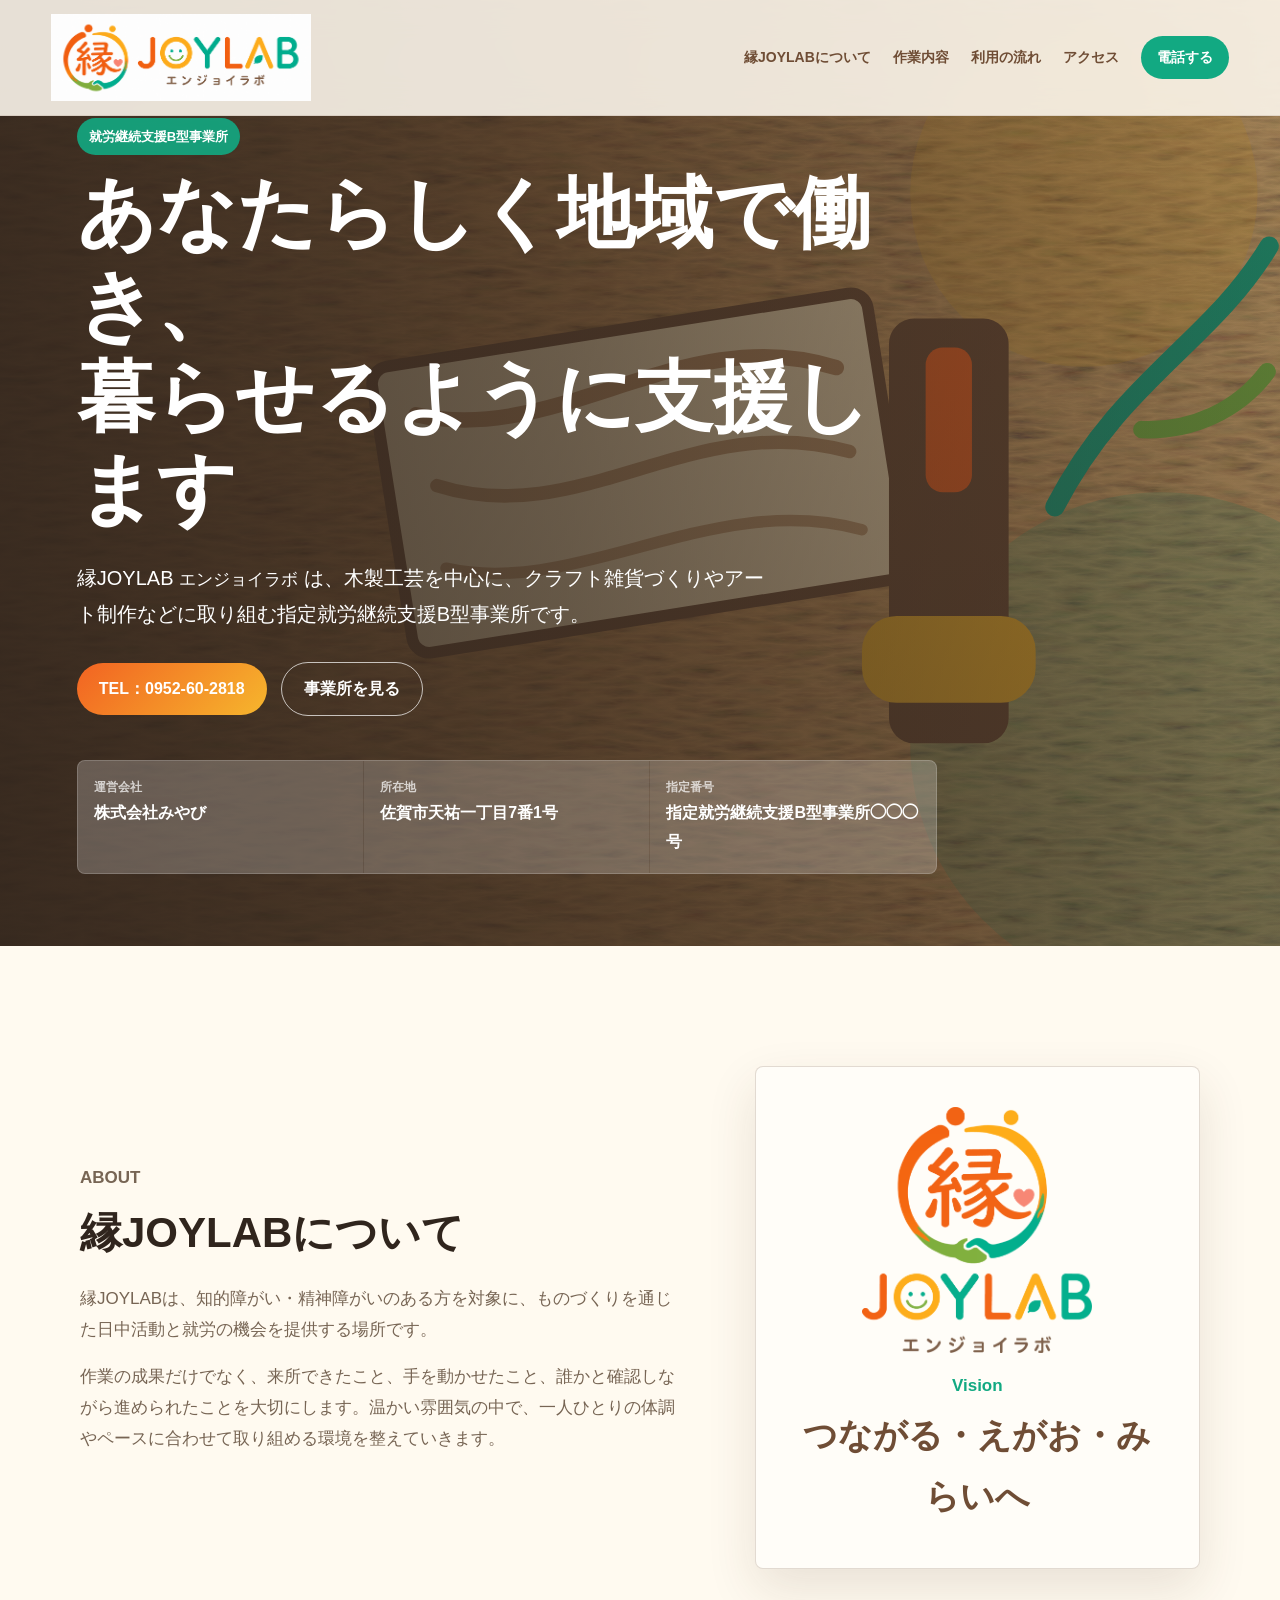
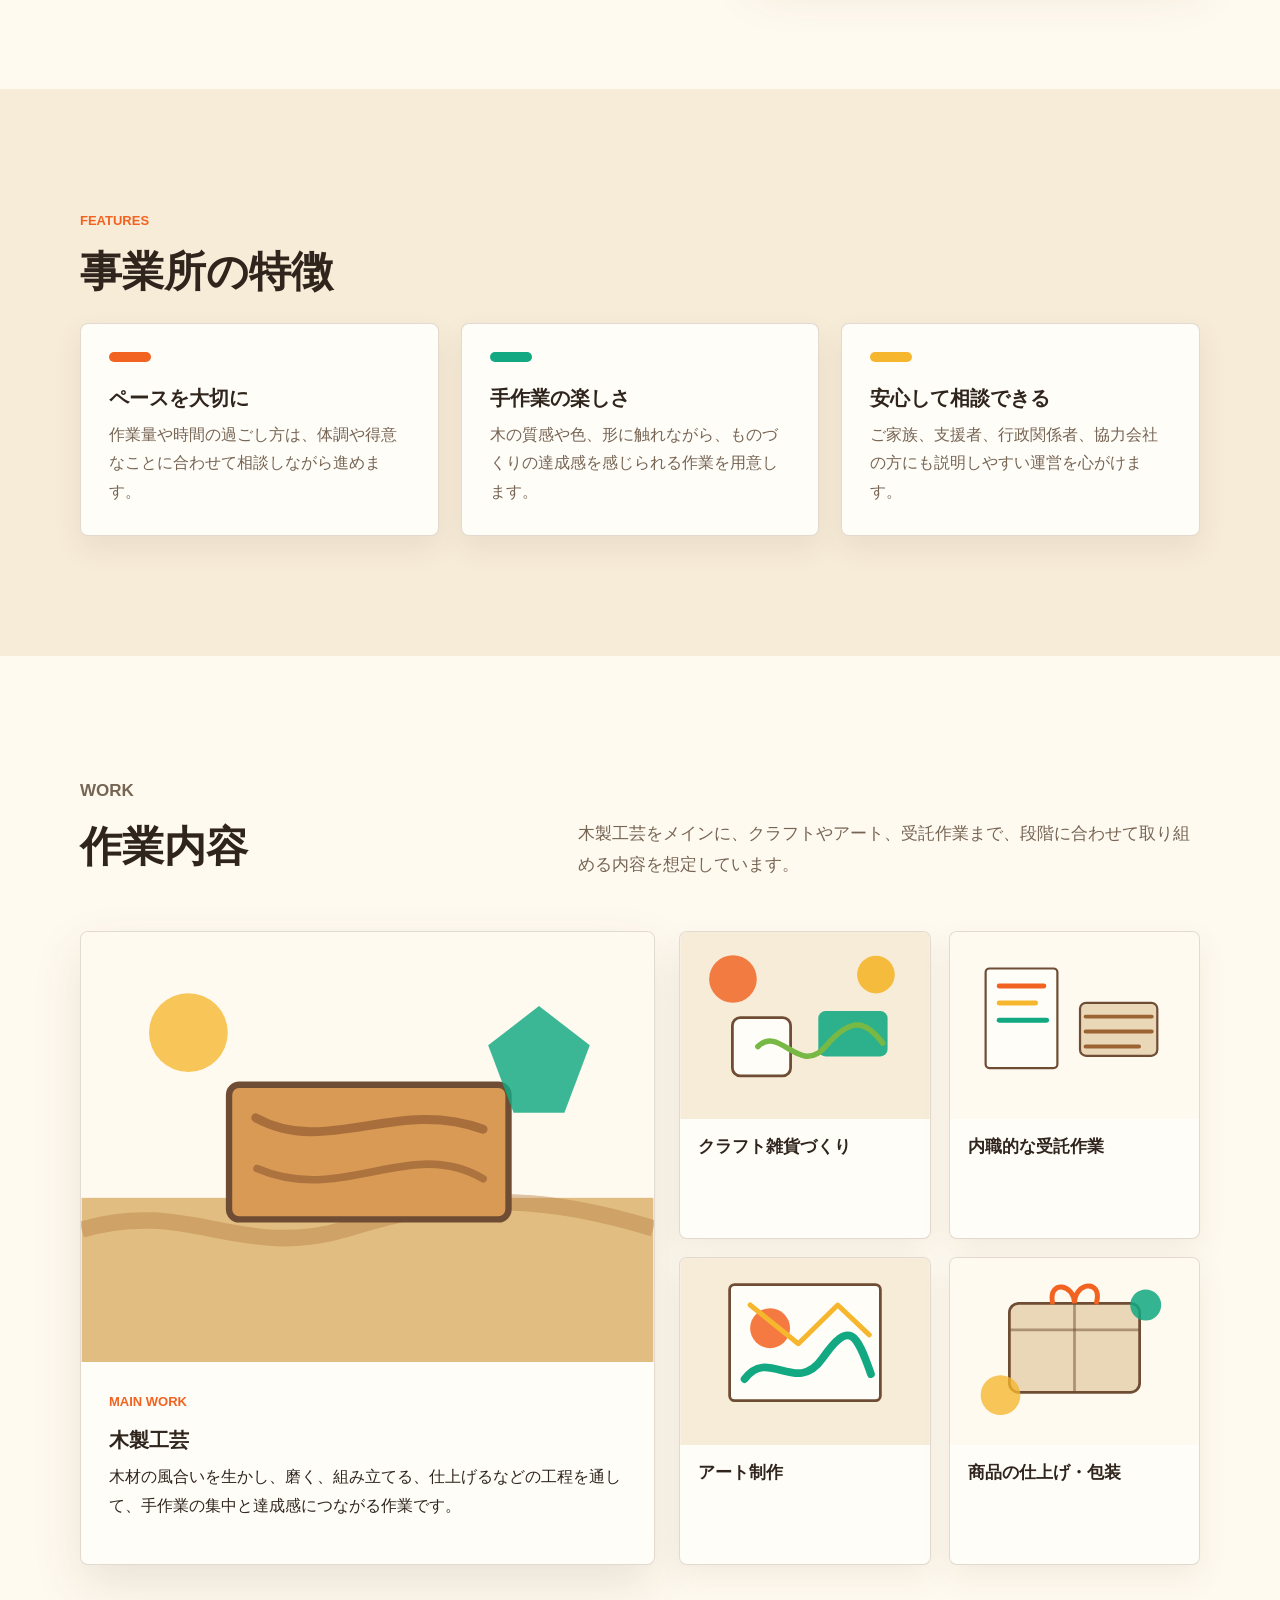
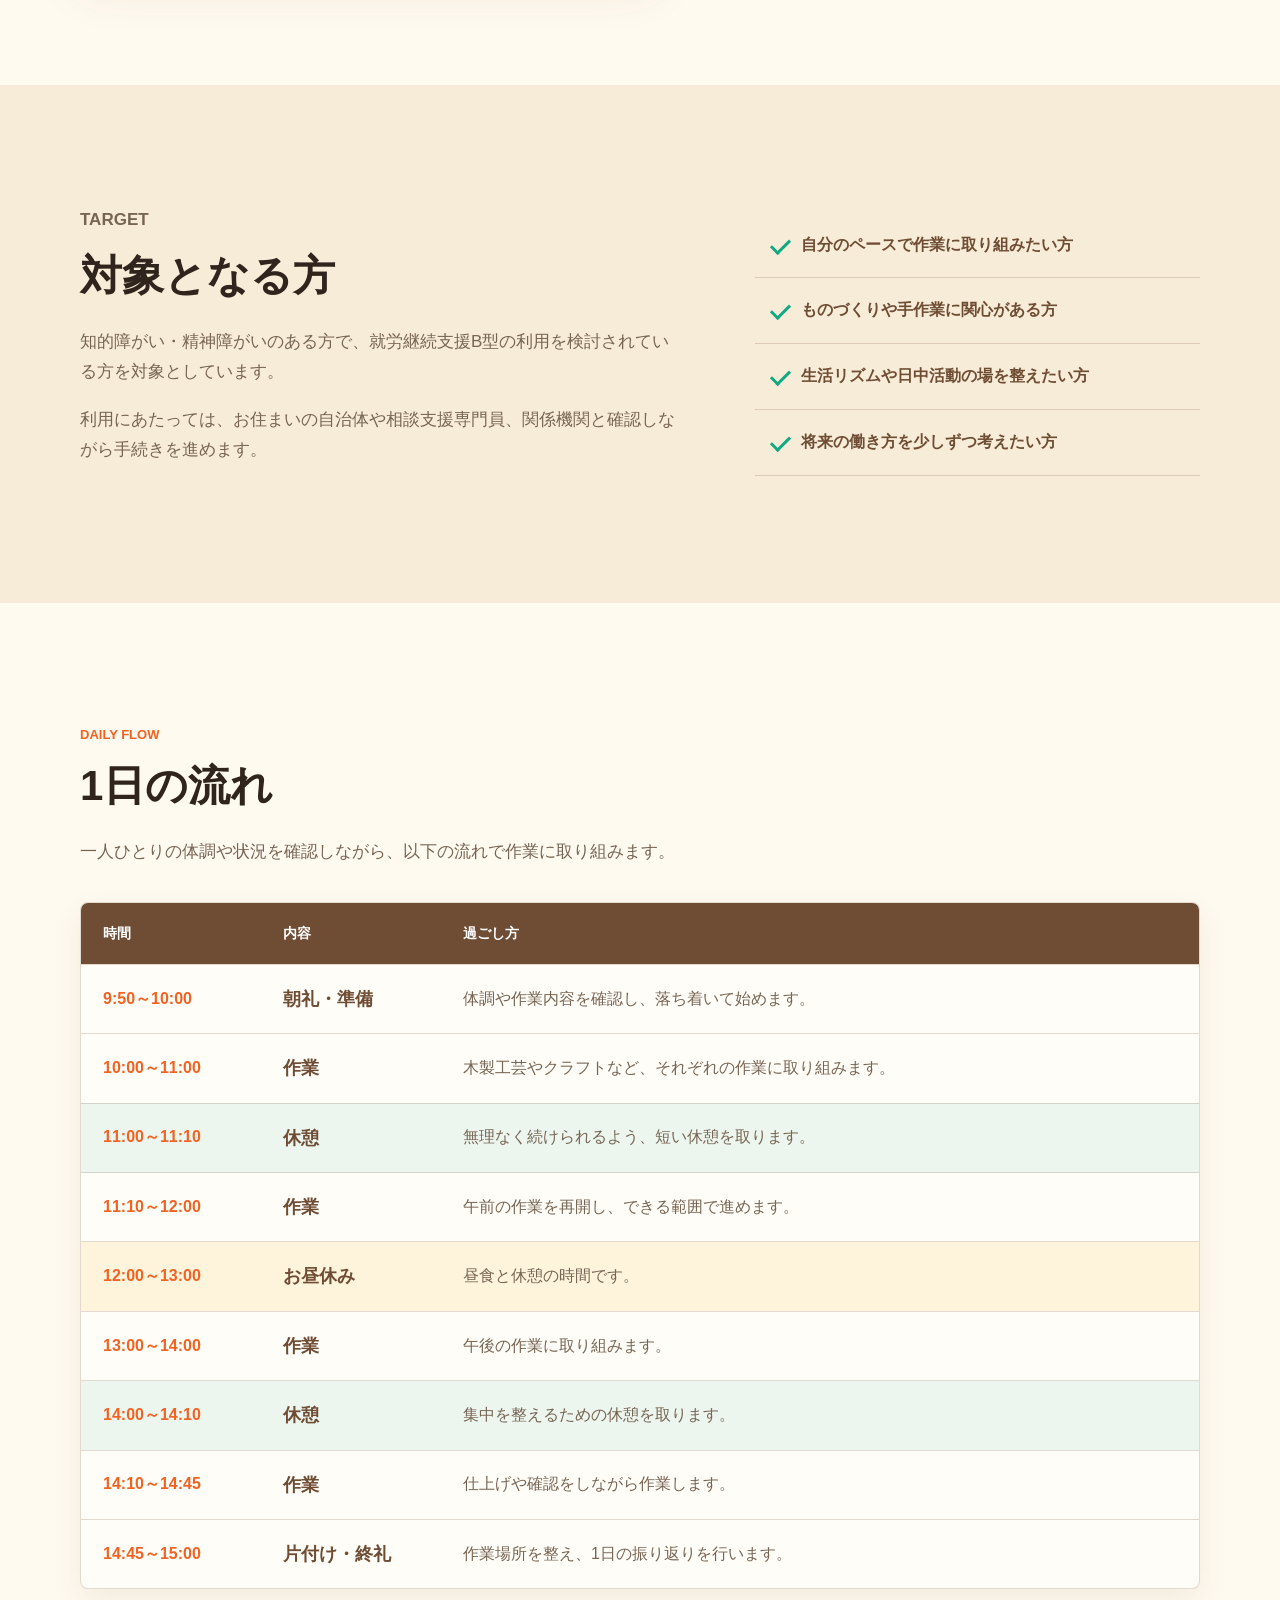
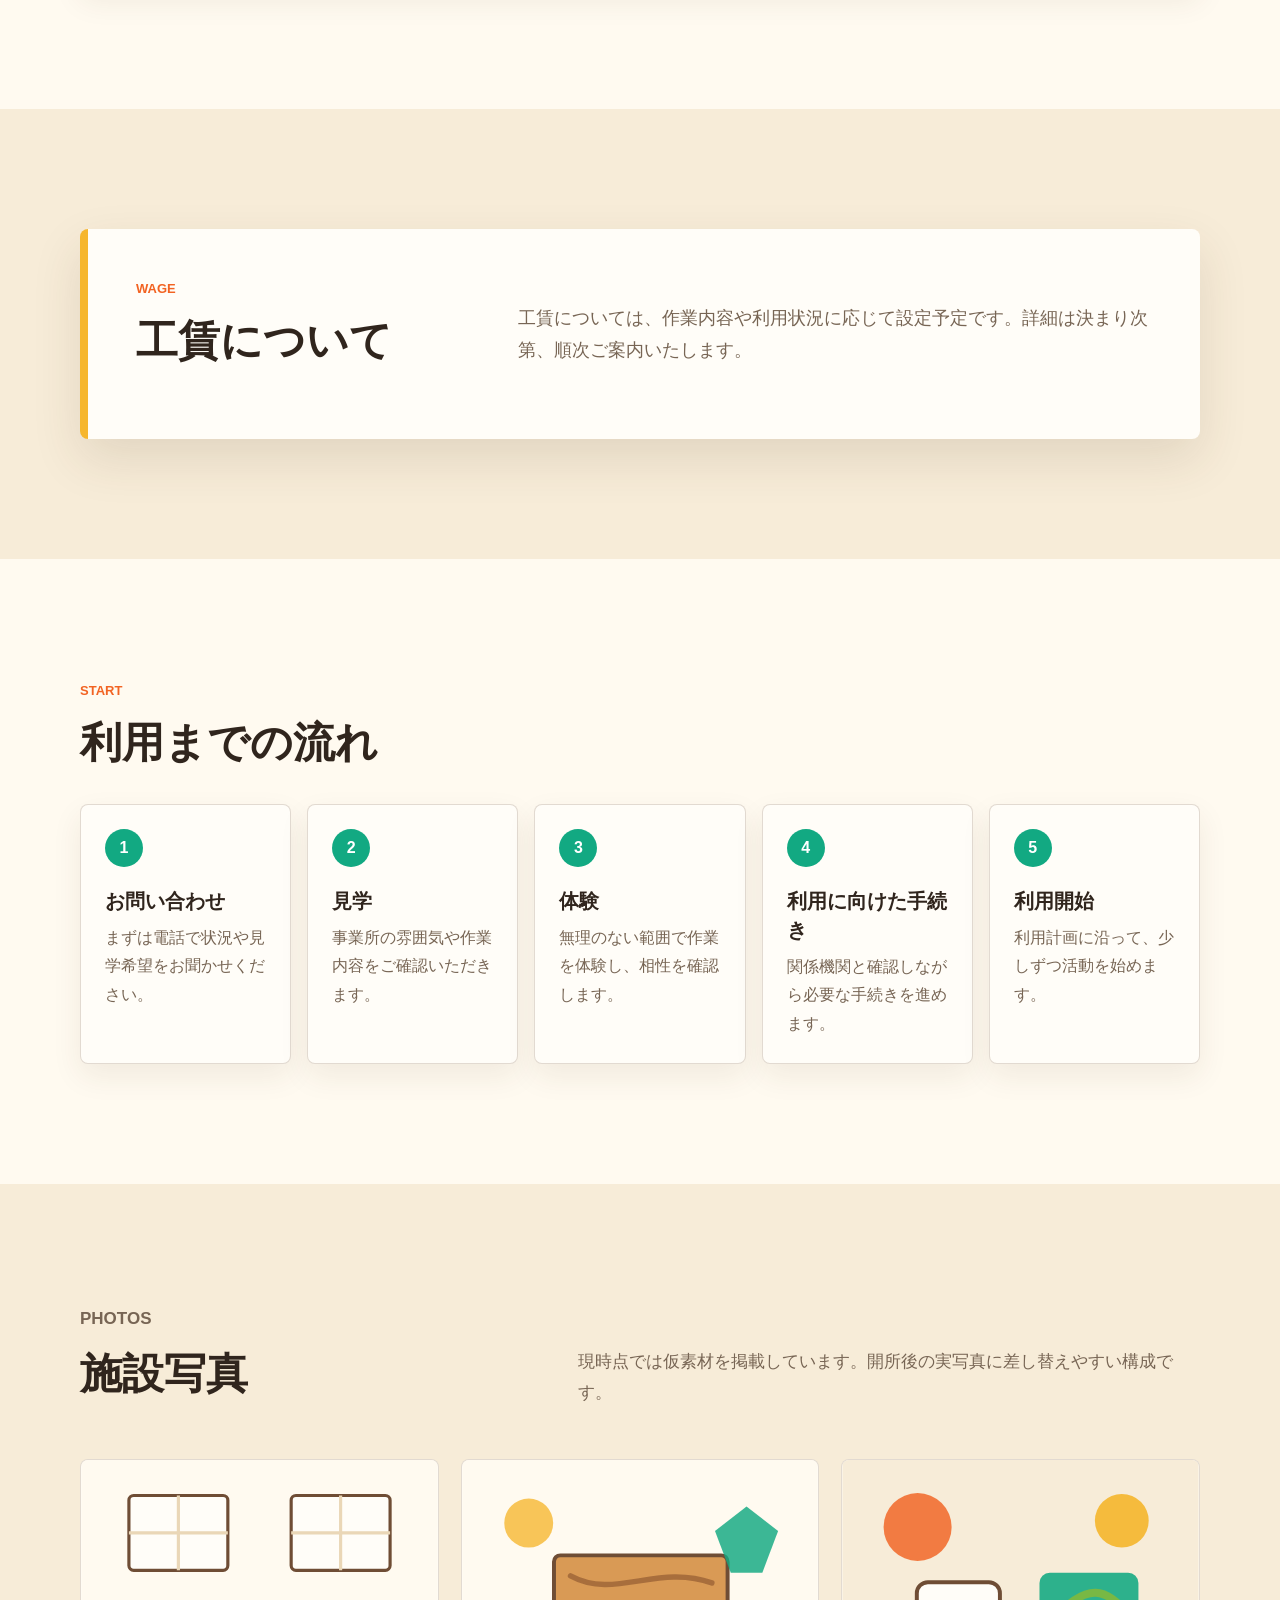
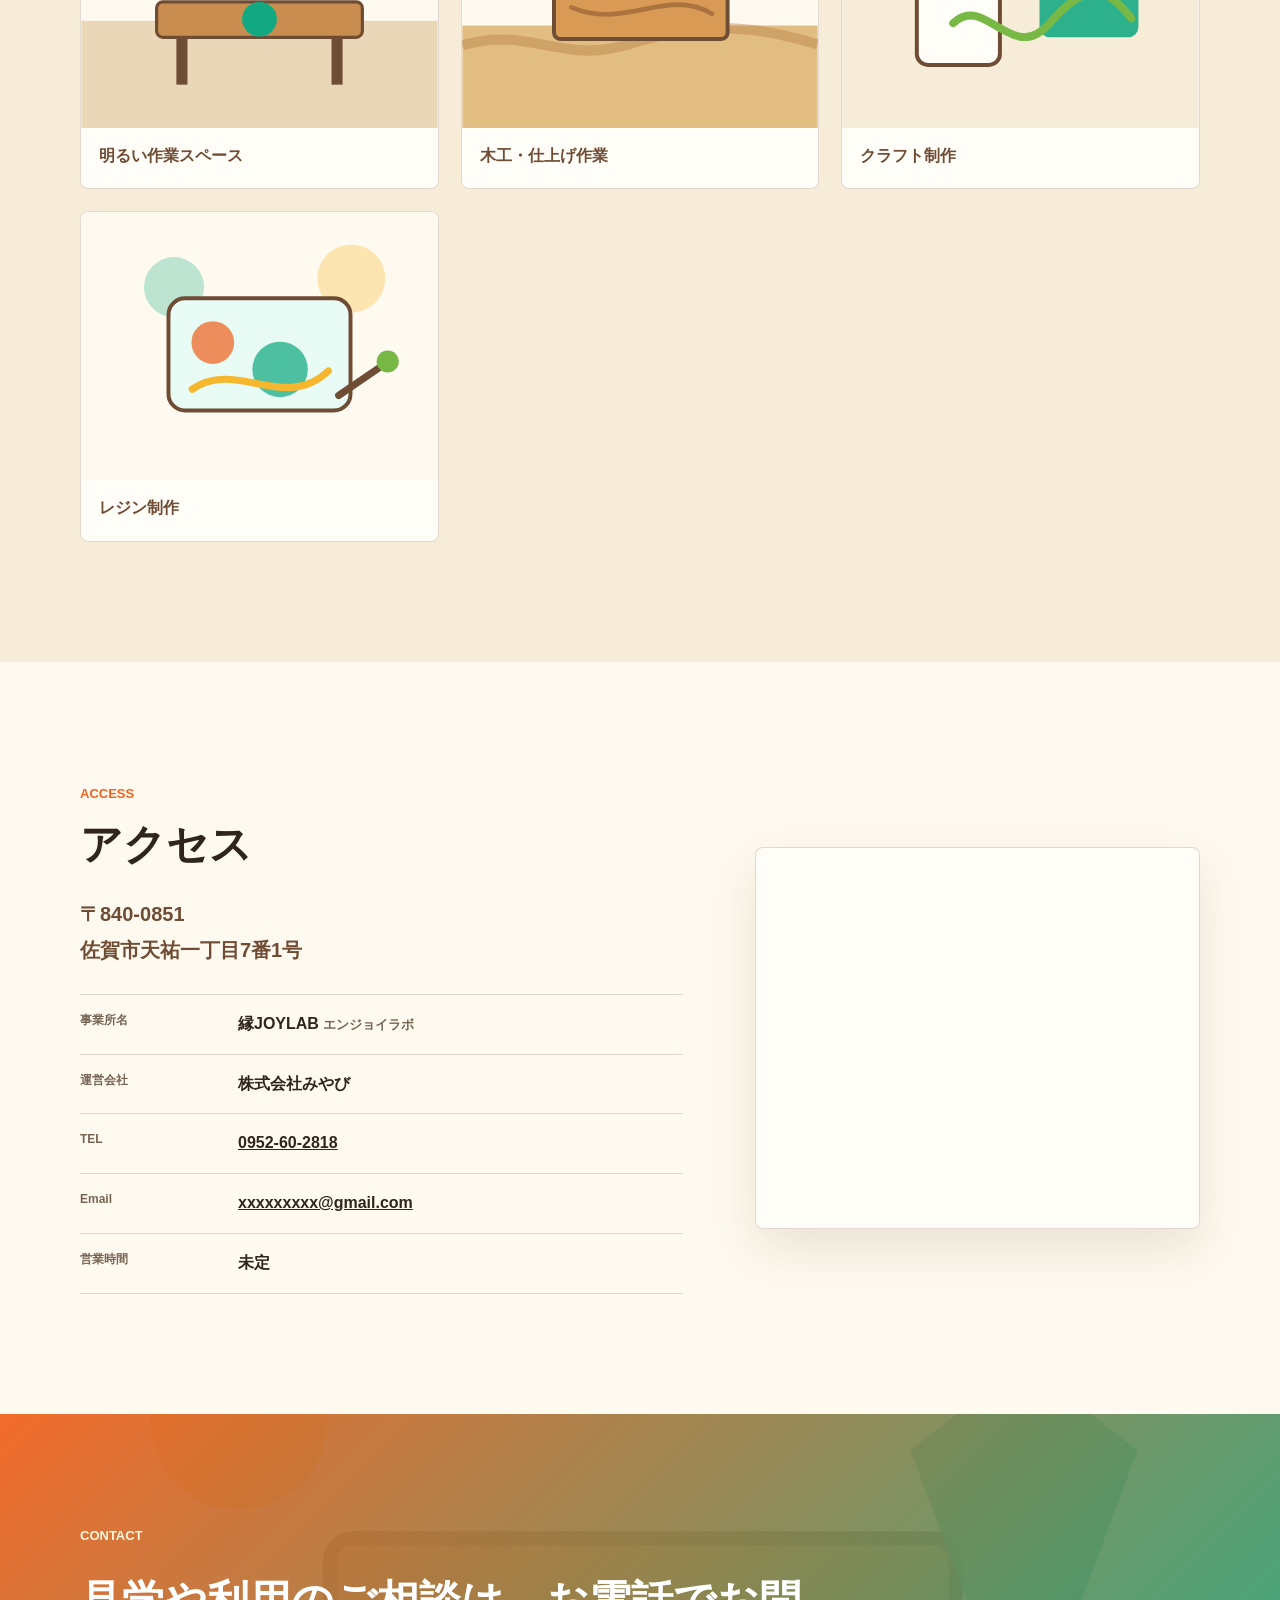
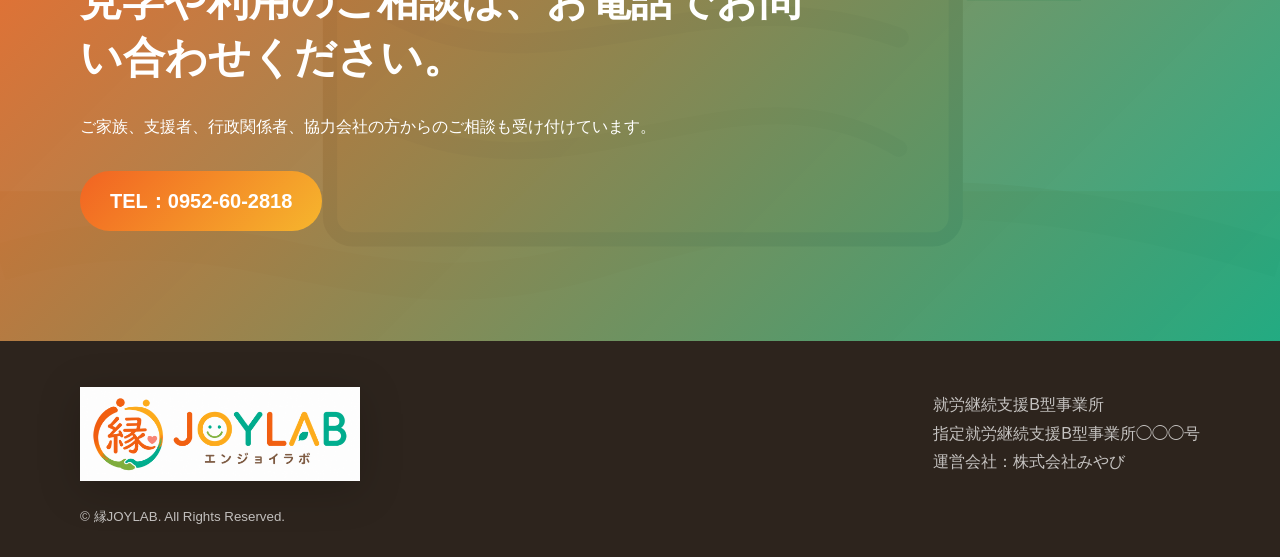
==== index.html @ f7e36ecc "Add files via upload Upload LP files" ====
<!doctype html>
<html lang="ja">
  <head>
    <meta charset="utf-8">
    <meta name="viewport" content="width=device-width, initial-scale=1">
    <meta name="description" content="縁JOYLAB（エンジョイラボ）は、佐賀市の就労継続支援B型事業所です。ものづくりを通して、一人ひとりのペースを大切にした日中活動と就労支援を行います。">
    <title>縁JOYLAB | 就労継続支援B型事業所</title>
    <link rel="stylesheet" href="styles.css">
  </head>
  <body>
    <header class="site-header" data-header>
      <a class="brand" href="#top" aria-label="縁JOYLAB トップへ">
        <img src="images/logo-horizontal.png" alt="縁JOYLAB エンジョイラボ">
      </a>
      <button class="menu-button" type="button" aria-expanded="false" aria-controls="site-nav" data-menu-button>
        <span></span>
        <span></span>
        <span></span>
        <span class="visually-hidden">メニュー</span>
      </button>
      <nav class="site-nav" id="site-nav" data-nav>
        <a href="#about">縁JOYLABについて</a>
        <a href="#work">作業内容</a>
        <a href="#flow">利用の流れ</a>
        <a href="#access">アクセス</a>
        <a class="nav-call" href="tel:0952602818">電話する</a>
      </nav>
    </header>

    <main id="top">
      <section class="hero" aria-labelledby="hero-title">
        <div class="hero-media" aria-hidden="true"></div>
        <div class="hero-overlay"></div>
        <div class="hero-content">
          <p class="eyebrow">就労継続支援B型事業所</p>
          <h1 id="hero-title">あなたらしく地域で働き、<br>暮らせるように支援します</h1>
          <p class="hero-copy">縁JOYLAB <span>エンジョイラボ</span> は、木製工芸を中心に、クラフト雑貨づくりやアート制作などに取り組む指定就労継続支援B型事業所です。</p>
          <div class="hero-actions">
            <a class="button primary" href="tel:0952602818" aria-label="縁JOYLABへ電話で問い合わせる">TEL：0952-60-2818</a>
            <a class="button secondary" href="#about">事業所を見る</a>
          </div>
          <dl class="hero-info">
            <div>
              <dt>運営会社</dt>
              <dd>株式会社みやび</dd>
            </div>
            <div>
              <dt>所在地</dt>
              <dd>佐賀市天祐一丁目7番1号</dd>
            </div>
            <div>
              <dt>指定番号</dt>
              <dd>指定就労継続支援B型事業所◯◯◯号</dd>
            </div>
          </dl>
        </div>
      </section>

      <section class="section intro" id="about" aria-labelledby="about-title">
        <div class="section-inner two-column">
          <div>
            <p class="section-kicker">About</p>
            <h2 id="about-title">縁JOYLABについて</h2>
            <p>縁JOYLABは、知的障がい・精神障がいのある方を対象に、ものづくりを通じた日中活動と就労の機会を提供する場所です。</p>
            <p>作業の成果だけでなく、来所できたこと、手を動かせたこと、誰かと確認しながら進められたことを大切にします。温かい雰囲気の中で、一人ひとりの体調やペースに合わせて取り組める環境を整えていきます。</p>
          </div>
          <div class="vision-panel">
            <img src="images/logo-square.png" alt="縁JOYLAB シンボルロゴ">
            <p>Vision</p>
            <strong>つながる・えがお・みらいへ</strong>
          </div>
        </div>
      </section>

      <section class="section features" id="features" aria-labelledby="features-title">
        <div class="section-inner">
          <p class="section-kicker">Features</p>
          <h2 id="features-title">事業所の特徴</h2>
          <div class="feature-grid">
            <article>
              <span class="feature-mark"></span>
              <h3>ペースを大切に</h3>
              <p>作業量や時間の過ごし方は、体調や得意なことに合わせて相談しながら進めます。</p>
            </article>
            <article>
              <span class="feature-mark green"></span>
              <h3>手作業の楽しさ</h3>
              <p>木の質感や色、形に触れながら、ものづくりの達成感を感じられる作業を用意します。</p>
            </article>
            <article>
              <span class="feature-mark yellow"></span>
              <h3>安心して相談できる</h3>
              <p>ご家族、支援者、行政関係者、協力会社の方にも説明しやすい運営を心がけます。</p>
            </article>
          </div>
        </div>
      </section>

      <section class="section work" id="work" aria-labelledby="work-title">
        <div class="section-inner">
          <div class="section-heading">
            <div>
              <p class="section-kicker">Work</p>
              <h2 id="work-title">作業内容</h2>
            </div>
            <p>木製工芸をメインに、クラフトやアート、受託作業まで、段階に合わせて取り組める内容を想定しています。</p>
          </div>
          <div class="work-layout">
            <article class="main-work">
              <img src="images/placeholder-woodwork.svg" alt="木製工芸のプレースホルダー画像">
              <div>
                <p class="tag">Main work</p>
                <h3>木製工芸</h3>
                <p>木材の風合いを生かし、磨く、組み立てる、仕上げるなどの工程を通して、手作業の集中と達成感につながる作業です。</p>
              </div>
            </article>
            <div class="work-list">
              <article>
                <img src="images/placeholder-craft.svg" alt="クラフト雑貨づくりのプレースホルダー画像">
                <h3>クラフト雑貨づくり</h3>
              </article>
              <article>
                <img src="images/placeholder-outsourcing.svg" alt="内職的な受託作業のプレースホルダー画像">
                <h3>内職的な受託作業</h3>
              </article>
              <article>
                <img src="images/placeholder-art.svg" alt="アート制作のプレースホルダー画像">
                <h3>アート制作</h3>
              </article>
              <article>
                <img src="images/placeholder-packaging.svg" alt="商品の仕上げと包装のプレースホルダー画像">
                <h3>商品の仕上げ・包装</h3>
              </article>
            </div>
          </div>
        </div>
      </section>

      <section class="section audience" id="target" aria-labelledby="target-title">
        <div class="section-inner two-column">
          <div>
            <p class="section-kicker">Target</p>
            <h2 id="target-title">対象となる方</h2>
            <p>知的障がい・精神障がいのある方で、就労継続支援B型の利用を検討されている方を対象としています。</p>
            <p>利用にあたっては、お住まいの自治体や相談支援専門員、関係機関と確認しながら手続きを進めます。</p>
          </div>
          <ul class="check-list">
            <li>自分のペースで作業に取り組みたい方</li>
            <li>ものづくりや手作業に関心がある方</li>
            <li>生活リズムや日中活動の場を整えたい方</li>
            <li>将来の働き方を少しずつ考えたい方</li>
          </ul>
        </div>
      </section>

      <section class="section day-flow" id="day" aria-labelledby="day-title">
        <div class="section-inner">
          <p class="section-kicker">Daily Flow</p>
          <h2 id="day-title">1日の流れ</h2>
          <p class="lead">一人ひとりの体調や状況を確認しながら、以下の流れで作業に取り組みます。</p>
          <div class="schedule-table" role="region" aria-label="1日の時間割">
            <table>
              <thead>
                <tr>
                  <th scope="col">時間</th>
                  <th scope="col">内容</th>
                  <th scope="col">過ごし方</th>
                </tr>
              </thead>
              <tbody>
                <tr>
                  <th scope="row"><time>9:50～10:00</time></th>
                  <td>朝礼・準備</td>
                  <td>体調や作業内容を確認し、落ち着いて始めます。</td>
                </tr>
                <tr>
                  <th scope="row"><time>10:00～11:00</time></th>
                  <td>作業</td>
                  <td>木製工芸やクラフトなど、それぞれの作業に取り組みます。</td>
                </tr>
                <tr class="break-row">
                  <th scope="row"><time>11:00～11:10</time></th>
                  <td>休憩</td>
                  <td>無理なく続けられるよう、短い休憩を取ります。</td>
                </tr>
                <tr>
                  <th scope="row"><time>11:10～12:00</time></th>
                  <td>作業</td>
                  <td>午前の作業を再開し、できる範囲で進めます。</td>
                </tr>
                <tr class="lunch-row">
                  <th scope="row"><time>12:00～13:00</time></th>
                  <td>お昼休み</td>
                  <td>昼食と休憩の時間です。</td>
                </tr>
                <tr>
                  <th scope="row"><time>13:00～14:00</time></th>
                  <td>作業</td>
                  <td>午後の作業に取り組みます。</td>
                </tr>
                <tr class="break-row">
                  <th scope="row"><time>14:00～14:10</time></th>
                  <td>休憩</td>
                  <td>集中を整えるための休憩を取ります。</td>
                </tr>
                <tr>
                  <th scope="row"><time>14:10～14:45</time></th>
                  <td>作業</td>
                  <td>仕上げや確認をしながら作業します。</td>
                </tr>
                <tr>
                  <th scope="row"><time>14:45～15:00</time></th>
                  <td>片付け・終礼</td>
                  <td>作業場所を整え、1日の振り返りを行います。</td>
                </tr>
              </tbody>
            </table>
          </div>
        </div>
      </section>

      <section class="section wage" id="wage" aria-labelledby="wage-title">
        <div class="section-inner notice-band">
          <div>
            <p class="section-kicker">Wage</p>
            <h2 id="wage-title">工賃について</h2>
          </div>
          <p>工賃については、作業内容や利用状況に応じて設定予定です。詳細は決まり次第、順次ご案内いたします。</p>
        </div>
      </section>

      <section class="section service-flow" id="flow" aria-labelledby="flow-title">
        <div class="section-inner">
          <p class="section-kicker">Start</p>
          <h2 id="flow-title">利用までの流れ</h2>
          <ol class="step-list">
            <li>
              <span>1</span>
              <h3>お問い合わせ</h3>
              <p>まずは電話で状況や見学希望をお聞かせください。</p>
            </li>
            <li>
              <span>2</span>
              <h3>見学</h3>
              <p>事業所の雰囲気や作業内容をご確認いただきます。</p>
            </li>
            <li>
              <span>3</span>
              <h3>体験</h3>
              <p>無理のない範囲で作業を体験し、相性を確認します。</p>
            </li>
            <li>
              <span>4</span>
              <h3>利用に向けた手続き</h3>
              <p>関係機関と確認しながら必要な手続きを進めます。</p>
            </li>
            <li>
              <span>5</span>
              <h3>利用開始</h3>
              <p>利用計画に沿って、少しずつ活動を始めます。</p>
            </li>
          </ol>
        </div>
      </section>

      <section class="section gallery" id="gallery" aria-labelledby="gallery-title">
        <div class="section-inner">
          <div class="section-heading">
            <div>
              <p class="section-kicker">Photos</p>
              <h2 id="gallery-title">施設写真</h2>
            </div>
            <p>現時点では仮素材を掲載しています。開所後の実写真に差し替えやすい構成です。</p>
          </div>
          <div class="gallery-grid">
            <figure>
              <img src="images/placeholder-room.svg" alt="明るい作業スペースのプレースホルダー画像">
              <figcaption>明るい作業スペース</figcaption>
            </figure>
            <figure>
              <img src="images/placeholder-woodwork.svg" alt="木工スペースのプレースホルダー画像">
              <figcaption>木工・仕上げ作業</figcaption>
            </figure>
            <figure>
              <img src="images/placeholder-craft.svg" alt="クラフト作業のプレースホルダー画像">
              <figcaption>クラフト制作</figcaption>
            </figure>
            <figure>
              <img src="images/placeholder-resin.svg" alt="レジン制作のプレースホルダー画像">
              <figcaption>レジン制作</figcaption>
            </figure>
          </div>
        </div>
      </section>

      <section class="section access" id="access" aria-labelledby="access-title">
        <div class="section-inner access-layout">
          <div>
            <p class="section-kicker">Access</p>
            <h2 id="access-title">アクセス</h2>
            <address>
              〒840-0851<br>
              佐賀市天祐一丁目7番1号
            </address>
            <dl class="info-list">
              <div>
                <dt>事業所名</dt>
                <dd>縁JOYLAB <small>エンジョイラボ</small></dd>
              </div>
              <div>
                <dt>運営会社</dt>
                <dd>株式会社みやび</dd>
              </div>
              <div>
                <dt>TEL</dt>
                <dd><a href="tel:0952602818">0952-60-2818</a></dd>
              </div>
              <div>
                <dt>Email</dt>
                <dd><a href="mailto:xxxxxxxxx@gmail.com">xxxxxxxxx@gmail.com</a></dd>
              </div>
              <div>
                <dt>営業時間</dt>
                <dd>未定</dd>
              </div>
            </dl>
          </div>
          <div class="map-embed" aria-label="Google Map">
            <iframe
              title="縁JOYLAB 周辺地図"
              src="https://www.google.com/maps?q=%E3%80%92840-0851%20%E4%BD%90%E8%B3%80%E5%B8%82%E5%A4%A9%E7%A5%90%E4%B8%80%E4%B8%81%E7%9B%AE7%E7%95%AA1%E5%8F%B7&output=embed"
              loading="lazy"
              referrerpolicy="no-referrer-when-downgrade"></iframe>
          </div>
        </div>
      </section>

      <section class="call-section" aria-labelledby="call-title">
        <div class="section-inner call-inner">
          <p class="section-kicker">Contact</p>
          <h2 id="call-title">見学や利用のご相談は、お電話でお問い合わせください。</h2>
          <p>ご家族、支援者、行政関係者、協力会社の方からのご相談も受け付けています。</p>
          <a class="button primary large" href="tel:0952602818">TEL：0952-60-2818</a>
        </div>
      </section>
    </main>

    <footer class="site-footer">
      <div class="footer-inner">
        <img src="images/logo-horizontal.png" alt="縁JOYLAB エンジョイラボ">
        <div>
          <p>就労継続支援B型事業所</p>
          <p>指定就労継続支援B型事業所◯◯◯号</p>
          <p>運営会社：株式会社みやび</p>
        </div>
      </div>
      <small>&copy; 縁JOYLAB. All Rights Reserved.</small>
    </footer>

    <script src="script.js"></script>
  </body>
</html>
---- styles.css ----
:root {
  --ivory: #fffaf0;
  --cream: #f7ecd8;
  --paper: #fffdf8;
  --beige: #ead7b7;
  --brown: #6f4d35;
  --dark: #30251d;
  --muted: #776554;
  --orange: #f26322;
  --yellow: #f6b62d;
  --green: #12a982;
  --leaf: #78b844;
  --line: rgba(111, 77, 53, 0.2);
  --shadow: 0 20px 50px rgba(75, 48, 24, 0.12);
  font-family: "Noto Sans JP", "Hiragino Kaku Gothic ProN", "Yu Gothic", Meiryo, sans-serif;
}

* {
  box-sizing: border-box;
}

html {
  scroll-behavior: smooth;
}

body {
  margin: 0;
  color: var(--dark);
  background: var(--ivory);
  line-height: 1.8;
}

img {
  max-width: 100%;
  display: block;
}

a {
  color: inherit;
}

.visually-hidden {
  position: absolute;
  width: 1px;
  height: 1px;
  padding: 0;
  margin: -1px;
  overflow: hidden;
  clip: rect(0, 0, 0, 0);
  white-space: nowrap;
  border: 0;
}

.site-header {
  position: fixed;
  inset: 0 0 auto;
  z-index: 50;
  display: flex;
  align-items: center;
  justify-content: space-between;
  gap: 24px;
  min-height: 76px;
  padding: 14px clamp(18px, 4vw, 56px);
  background: rgba(255, 250, 240, 0.88);
  border-bottom: 1px solid rgba(111, 77, 53, 0.12);
  backdrop-filter: blur(18px);
}

.brand img {
  width: min(260px, 48vw);
}

.site-nav {
  display: flex;
  align-items: center;
  gap: 22px;
  font-size: 14px;
  font-weight: 700;
  color: var(--brown);
}

.site-nav a {
  text-decoration: none;
}

.nav-call {
  padding: 9px 16px;
  color: #fff;
  background: var(--green);
  border-radius: 999px;
}

.menu-button {
  display: none;
  width: 44px;
  height: 44px;
  padding: 10px;
  background: var(--paper);
  border: 1px solid var(--line);
  border-radius: 8px;
}

.menu-button span:not(.visually-hidden) {
  display: block;
  height: 2px;
  margin: 5px 0;
  background: var(--brown);
}

.hero {
  position: relative;
  min-height: 88vh;
  display: grid;
  align-items: center;
  overflow: hidden;
  padding: 118px clamp(20px, 6vw, 84px) 72px;
  color: #fff;
}

.hero-media,
.hero-overlay {
  position: absolute;
  inset: 0;
}

.hero-media {
  background-image: url("images/placeholder-hero.svg");
  background-size: cover;
  background-position: center;
  transform: scale(1.02);
}

.hero-overlay {
  background:
    linear-gradient(90deg, rgba(48, 37, 29, 0.86) 0%, rgba(48, 37, 29, 0.64) 44%, rgba(48, 37, 29, 0.28) 100%),
    linear-gradient(0deg, rgba(48, 37, 29, 0.36), rgba(48, 37, 29, 0.1));
}

.hero-content {
  position: relative;
  width: min(860px, 100%);
}

.eyebrow,
.section-kicker,
.tag {
  margin: 0 0 12px;
  color: var(--orange);
  font-size: 13px;
  font-weight: 800;
  letter-spacing: 0;
  text-transform: uppercase;
}

.hero .eyebrow {
  display: inline-flex;
  padding: 7px 12px;
  color: #fff;
  background: rgba(18, 169, 130, 0.9);
  border-radius: 999px;
}

h1,
h2,
h3,
p {
  margin-top: 0;
}

h1 {
  margin-bottom: 24px;
  font-size: clamp(42px, 7vw, 78px);
  line-height: 1.18;
  font-weight: 900;
}

h2 {
  margin-bottom: 22px;
  font-size: clamp(28px, 4vw, 42px);
  line-height: 1.35;
}

h3 {
  margin-bottom: 8px;
  font-size: 20px;
  line-height: 1.45;
}

.hero-copy {
  max-width: 700px;
  margin-bottom: 30px;
  font-size: clamp(16px, 2.4vw, 20px);
}

.hero-copy span {
  font-size: 0.86em;
}

.hero-actions,
.call-inner {
  display: flex;
  align-items: center;
  flex-wrap: wrap;
  gap: 14px;
}

.button {
  display: inline-flex;
  align-items: center;
  justify-content: center;
  min-height: 48px;
  padding: 12px 22px;
  border-radius: 999px;
  font-weight: 800;
  text-decoration: none;
  transition: transform 0.2s ease, box-shadow 0.2s ease;
}

.button:hover {
  transform: translateY(-2px);
  box-shadow: var(--shadow);
}

.button.primary {
  color: #fff;
  background: linear-gradient(135deg, var(--orange), var(--yellow));
}

.button.secondary {
  color: #fff;
  border: 1px solid rgba(255, 255, 255, 0.7);
}

.button.large {
  min-height: 58px;
  padding-inline: 30px;
  font-size: 20px;
}

.hero-info {
  display: grid;
  grid-template-columns: repeat(3, minmax(0, 1fr));
  gap: 1px;
  max-width: 920px;
  margin: 44px 0 0;
  overflow: hidden;
  border: 1px solid rgba(255, 255, 255, 0.24);
  border-radius: 8px;
  background: rgba(255, 255, 255, 0.16);
}

.hero-info div {
  padding: 16px;
  background: rgba(255, 255, 255, 0.08);
}

.hero-info dt,
.info-list dt {
  color: var(--muted);
  font-size: 12px;
  font-weight: 800;
}

.hero-info dt {
  color: rgba(255, 255, 255, 0.72);
}

.hero-info dd,
.info-list dd {
  margin: 0;
  font-weight: 800;
}

.section {
  padding: clamp(70px, 10vw, 120px) clamp(20px, 5vw, 72px);
}

.section:nth-of-type(odd) {
  background: var(--cream);
}

.section-inner {
  width: min(1120px, 100%);
  margin: 0 auto;
}

.two-column,
.access-layout {
  display: grid;
  grid-template-columns: minmax(0, 1.15fr) minmax(280px, 0.85fr);
  gap: clamp(36px, 6vw, 72px);
  align-items: center;
}

.intro p,
.audience p,
.lead,
.section-heading p {
  color: var(--muted);
  font-size: 17px;
}

.vision-panel {
  padding: clamp(24px, 4vw, 40px);
  text-align: center;
  background: var(--paper);
  border: 1px solid var(--line);
  border-radius: 8px;
  box-shadow: var(--shadow);
}

.vision-panel img {
  width: min(230px, 70%);
  margin: 0 auto 18px;
}

.vision-panel p {
  margin-bottom: 4px;
  color: var(--green);
  font-weight: 800;
}

.vision-panel strong {
  color: var(--brown);
  font-size: clamp(24px, 3vw, 34px);
}

.feature-grid,
.gallery-grid {
  display: grid;
  grid-template-columns: repeat(3, minmax(0, 1fr));
  gap: 22px;
}

.feature-grid article,
.step-list li,
.work-list article {
  background: var(--paper);
  border: 1px solid var(--line);
  border-radius: 8px;
  box-shadow: 0 12px 30px rgba(75, 48, 24, 0.08);
}

.feature-grid article {
  padding: 28px;
}

.feature-mark {
  display: block;
  width: 42px;
  height: 10px;
  margin-bottom: 22px;
  background: var(--orange);
  border-radius: 999px;
}

.feature-mark.green {
  background: var(--green);
}

.feature-mark.yellow {
  background: var(--yellow);
}

.section-heading {
  display: grid;
  grid-template-columns: minmax(260px, 0.75fr) minmax(0, 1fr);
  gap: 32px;
  align-items: end;
  margin-bottom: 34px;
}

.work-layout {
  display: grid;
  grid-template-columns: minmax(0, 1.05fr) minmax(0, 0.95fr);
  gap: 24px;
}

.main-work {
  overflow: hidden;
  background: var(--paper);
  border: 1px solid var(--line);
  border-radius: 8px;
  box-shadow: var(--shadow);
}

.main-work img {
  width: 100%;
  aspect-ratio: 4 / 3;
  object-fit: cover;
}

.main-work div {
  padding: 28px;
}

.work-list {
  display: grid;
  grid-template-columns: repeat(2, minmax(0, 1fr));
  gap: 18px;
}

.work-list article {
  overflow: hidden;
}

.work-list img {
  width: 100%;
  aspect-ratio: 4 / 3;
  object-fit: cover;
}

.work-list h3 {
  min-height: 64px;
  margin: 0;
  padding: 16px 18px;
  font-size: 17px;
}

.check-list {
  margin: 0;
  padding: 0;
  list-style: none;
}

.check-list li {
  position: relative;
  padding: 18px 18px 18px 46px;
  border-bottom: 1px solid var(--line);
  color: var(--brown);
  font-weight: 800;
}

.check-list li::before {
  content: "";
  position: absolute;
  top: 26px;
  left: 16px;
  width: 16px;
  height: 8px;
  border-left: 3px solid var(--green);
  border-bottom: 3px solid var(--green);
  transform: rotate(-45deg);
}

.schedule-table {
  margin: 34px 0 0;
  overflow: hidden;
  background: var(--paper);
  border: 1px solid var(--line);
  border-radius: 8px;
  box-shadow: 0 12px 30px rgba(75, 48, 24, 0.08);
}

.schedule-table table {
  width: 100%;
  border-collapse: collapse;
}

.schedule-table th,
.schedule-table td {
  padding: 18px 22px;
  border-bottom: 1px solid var(--line);
  text-align: left;
  vertical-align: middle;
}

.schedule-table thead th {
  color: #fff;
  background: var(--brown);
  font-size: 14px;
  font-weight: 800;
}

.schedule-table tbody th {
  width: 180px;
  color: var(--orange);
  font-weight: 900;
  white-space: nowrap;
}

.schedule-table tbody td:first-of-type {
  width: 180px;
  color: var(--brown);
  font-size: 18px;
  font-weight: 900;
}

.schedule-table tbody td:last-child {
  color: var(--muted);
}

.schedule-table tbody tr:last-child th,
.schedule-table tbody tr:last-child td {
  border-bottom: 0;
}

.schedule-table .break-row th,
.schedule-table .break-row td {
  background: rgba(18, 169, 130, 0.08);
}

.schedule-table .lunch-row th,
.schedule-table .lunch-row td {
  background: rgba(246, 182, 45, 0.14);
}

.step-list span {
  display: block;
  color: var(--orange);
  font-weight: 900;
}

.notice-band {
  display: grid;
  grid-template-columns: minmax(220px, 0.55fr) minmax(0, 1fr);
  gap: 34px;
  align-items: center;
  padding: clamp(28px, 5vw, 48px);
  background: var(--paper);
  border-left: 8px solid var(--yellow);
  border-radius: 8px;
  box-shadow: var(--shadow);
}

.notice-band p:last-child {
  margin: 0;
  color: var(--muted);
  font-size: 18px;
}

.step-list {
  display: grid;
  grid-template-columns: repeat(5, minmax(0, 1fr));
  gap: 16px;
  margin: 32px 0 0;
  padding: 0;
  list-style: none;
}

.step-list li {
  padding: 24px;
}

.step-list span {
  width: 38px;
  height: 38px;
  margin-bottom: 20px;
  color: #fff;
  text-align: center;
  line-height: 38px;
  background: var(--green);
  border-radius: 50%;
}

.step-list p,
.feature-grid p {
  margin-bottom: 0;
  color: var(--muted);
}

.gallery-grid figure {
  margin: 0;
  overflow: hidden;
  background: var(--paper);
  border: 1px solid var(--line);
  border-radius: 8px;
}

.gallery-grid img {
  width: 100%;
  aspect-ratio: 4 / 3;
  object-fit: cover;
}

.gallery-grid figcaption {
  padding: 14px 18px 18px;
  color: var(--brown);
  font-weight: 800;
}

address {
  margin-bottom: 26px;
  font-style: normal;
  color: var(--brown);
  font-size: 20px;
  font-weight: 800;
}

.info-list {
  margin: 0;
  border-top: 1px solid var(--line);
}

.info-list div {
  display: grid;
  grid-template-columns: 140px minmax(0, 1fr);
  gap: 18px;
  padding: 15px 0;
  border-bottom: 1px solid var(--line);
}

.info-list small {
  color: var(--muted);
  font-weight: 700;
}

.map-embed {
  min-height: 380px;
  overflow: hidden;
  background: var(--paper);
  border: 1px solid var(--line);
  border-radius: 8px;
  box-shadow: var(--shadow);
}

.map-embed iframe {
  width: 100%;
  height: 100%;
  min-height: 380px;
  display: block;
  border: 0;
}

.call-section {
  padding: clamp(72px, 9vw, 110px) clamp(20px, 5vw, 72px);
  color: #fff;
  background:
    linear-gradient(135deg, rgba(242, 99, 34, 0.95), rgba(18, 169, 130, 0.92)),
    url("images/placeholder-woodwork.svg") center / cover;
}

.call-inner {
  flex-direction: column;
  align-items: flex-start;
}

.call-inner .section-kicker {
  color: #fff7df;
}

.call-inner h2 {
  max-width: 760px;
  margin-bottom: 12px;
}

.call-inner p {
  max-width: 680px;
}

.site-footer {
  padding: 46px clamp(20px, 5vw, 72px) 28px;
  color: var(--muted);
  background: #2d241d;
}

.footer-inner {
  width: min(1120px, 100%);
  display: flex;
  align-items: center;
  justify-content: space-between;
  gap: 28px;
  margin: 0 auto 24px;
}

.footer-inner img {
  width: min(280px, 60vw);
  filter: drop-shadow(0 8px 20px rgba(0, 0, 0, 0.18));
}

.footer-inner p,
.site-footer small {
  margin: 0;
  color: rgba(255, 255, 255, 0.72);
}

.site-footer small {
  display: block;
  width: min(1120px, 100%);
  margin: 0 auto;
}

@media (max-width: 980px) {
  .menu-button {
    display: block;
  }

  .site-nav {
    position: absolute;
    top: 76px;
    left: 18px;
    right: 18px;
    display: none;
    flex-direction: column;
    align-items: stretch;
    gap: 0;
    padding: 10px;
    background: var(--paper);
    border: 1px solid var(--line);
    border-radius: 8px;
    box-shadow: var(--shadow);
  }

  .site-nav.is-open {
    display: flex;
  }

  .site-nav a {
    padding: 13px 14px;
  }

  .nav-call {
    text-align: center;
    border-radius: 8px;
  }

  .hero-info,
  .two-column,
  .access-layout,
  .section-heading,
  .work-layout,
  .notice-band {
    grid-template-columns: 1fr;
  }

  .feature-grid,
  .step-list,
  .gallery-grid {
    grid-template-columns: repeat(2, minmax(0, 1fr));
  }
}

@media (max-width: 640px) {
  .site-header {
    min-height: 68px;
    padding-inline: 16px;
  }

  .brand img {
    width: min(210px, 62vw);
  }

  .site-nav {
    top: 68px;
  }

  .hero {
    min-height: auto;
    padding: 112px 20px 52px;
  }

  h1 {
    font-size: 39px;
  }

  .hero-info,
  .feature-grid,
  .work-list,
  .step-list,
  .gallery-grid {
    grid-template-columns: 1fr;
  }

  .hero-info div,
  .schedule-table tbody tr {
    min-height: auto;
  }

  .schedule-table {
    overflow: visible;
    background: transparent;
    border: 0;
    box-shadow: none;
  }

  .schedule-table table,
  .schedule-table thead,
  .schedule-table tbody,
  .schedule-table tr,
  .schedule-table th,
  .schedule-table td {
    display: block;
  }

  .schedule-table thead {
    position: absolute;
    width: 1px;
    height: 1px;
    overflow: hidden;
    clip: rect(0, 0, 0, 0);
  }

  .schedule-table tbody tr {
    margin-bottom: 12px;
    overflow: hidden;
    background: var(--paper);
    border: 1px solid var(--line);
    border-radius: 8px;
    box-shadow: 0 12px 30px rgba(75, 48, 24, 0.08);
  }

  .schedule-table th,
  .schedule-table td,
  .schedule-table tbody td:first-of-type {
    width: auto;
    padding: 12px 16px;
    border-bottom: 1px solid var(--line);
  }

  .schedule-table tbody th {
    width: auto;
    color: #fff;
    background: var(--brown);
  }

  .schedule-table tbody td:first-of-type::before {
    content: "内容";
    display: block;
    margin-bottom: 2px;
    color: var(--muted);
    font-size: 12px;
    font-weight: 800;
  }

  .schedule-table tbody td:last-child::before {
    content: "過ごし方";
    display: block;
    margin-bottom: 2px;
    color: var(--muted);
    font-size: 12px;
    font-weight: 800;
  }

  .schedule-table tbody tr:last-child th,
  .schedule-table tbody tr:last-child td {
    border-bottom: 1px solid var(--line);
  }

  .schedule-table tbody tr td:last-child {
    border-bottom: 0;
  }

  .section {
    padding-inline: 18px;
  }

  .info-list div {
    grid-template-columns: 1fr;
    gap: 4px;
  }

  .button {
    width: 100%;
  }

  .footer-inner {
    align-items: flex-start;
    flex-direction: column;
  }
}
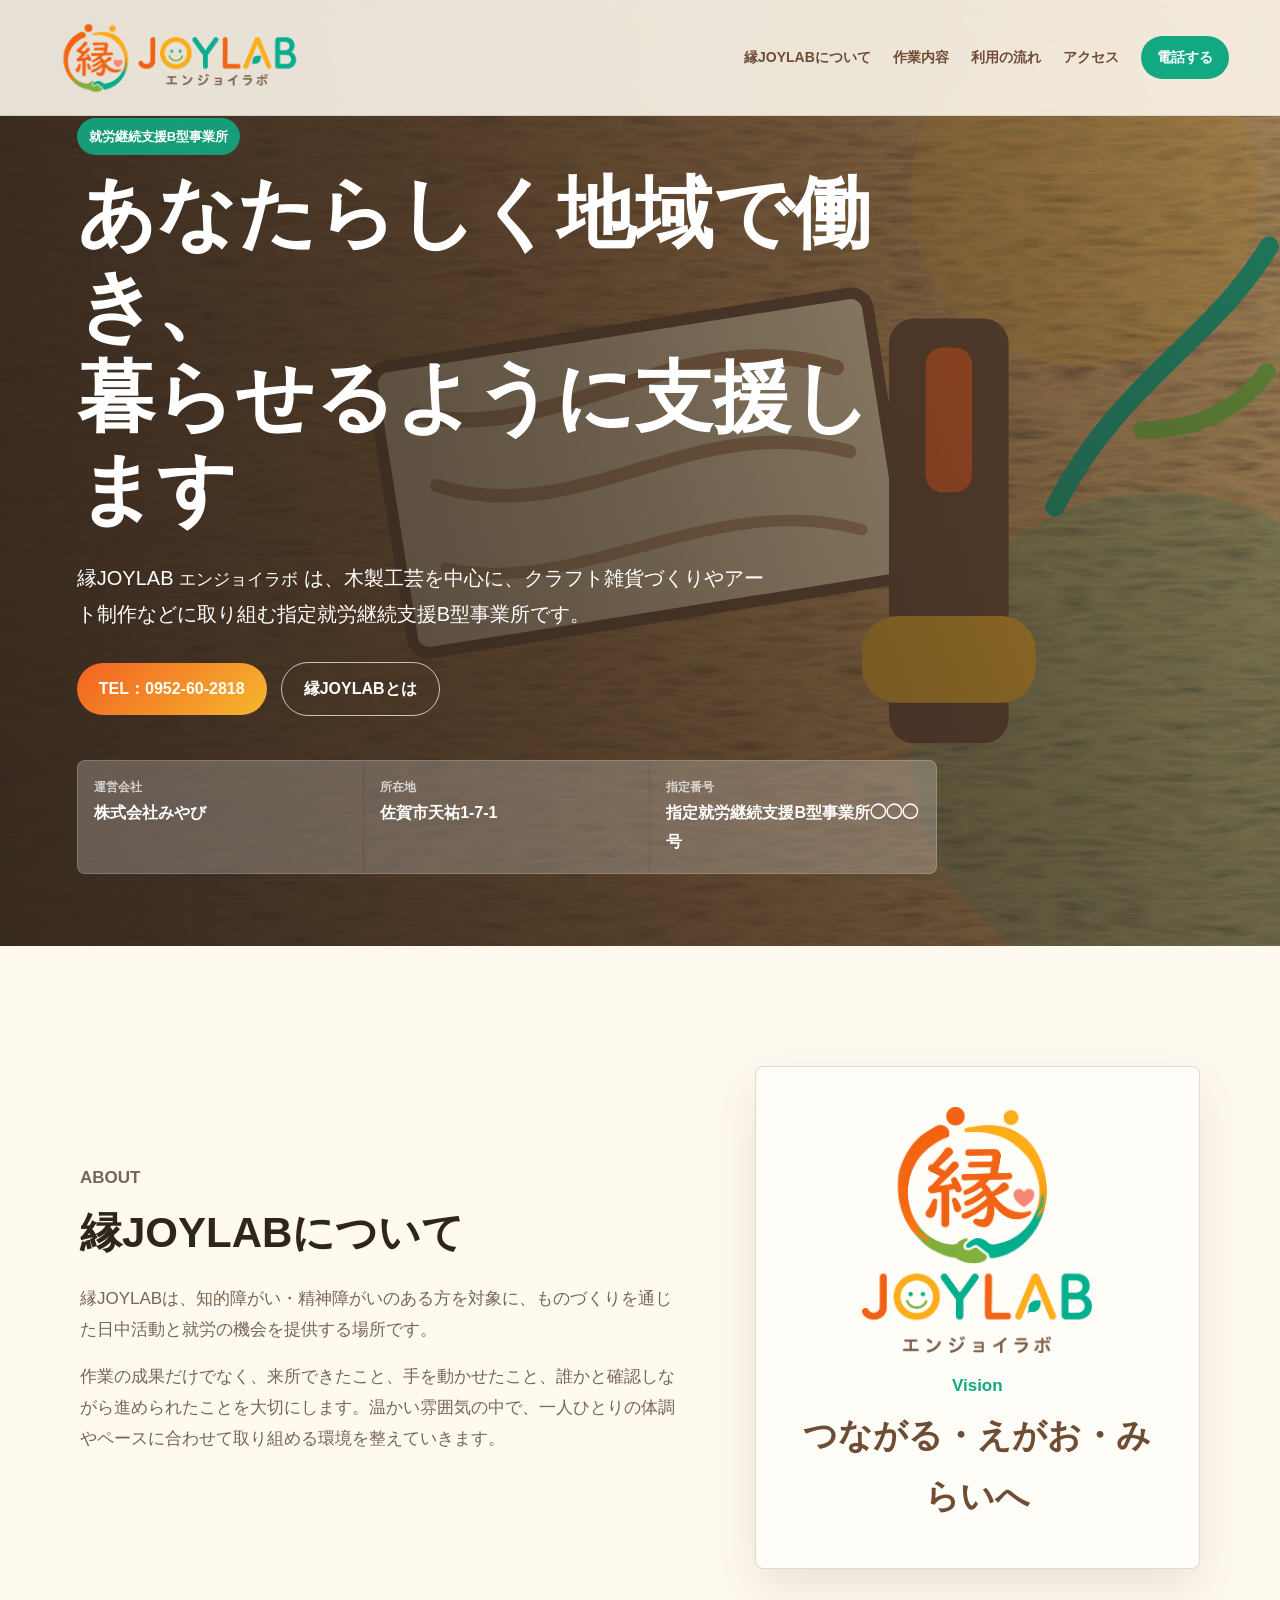
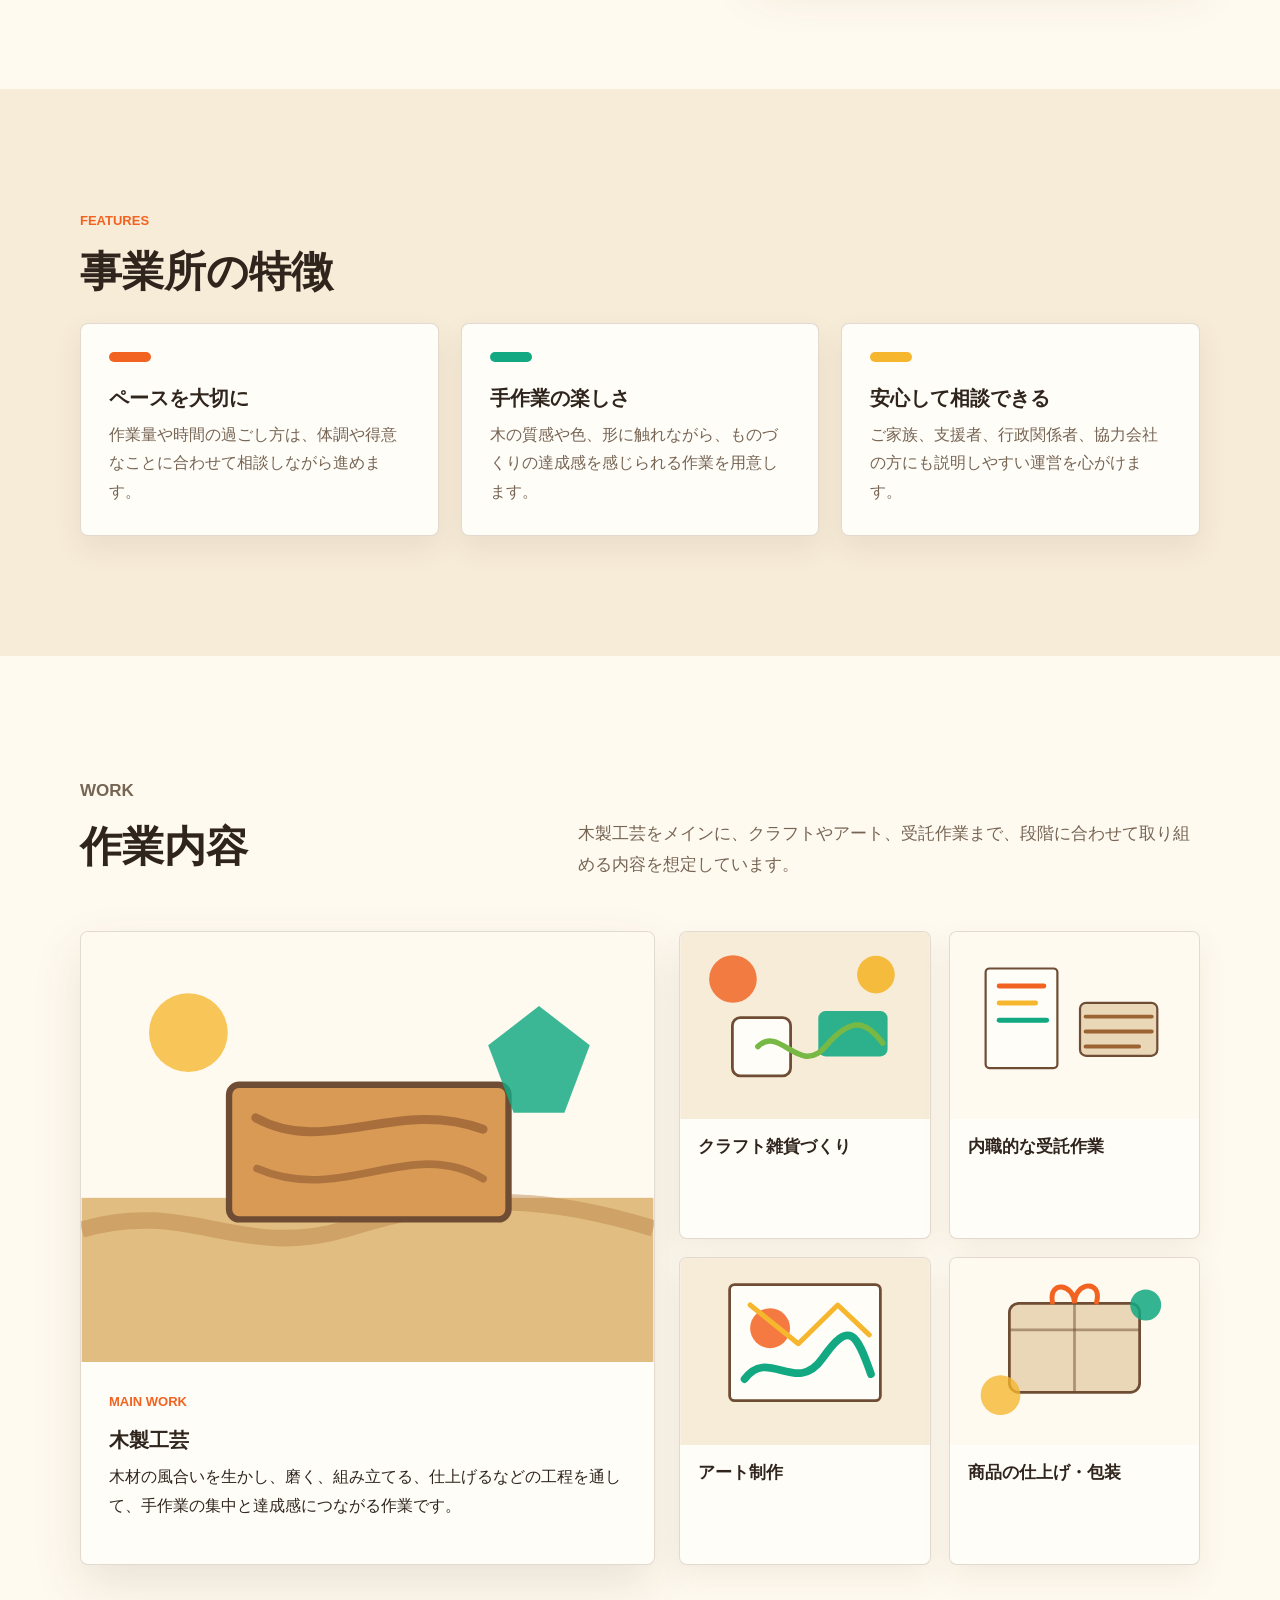
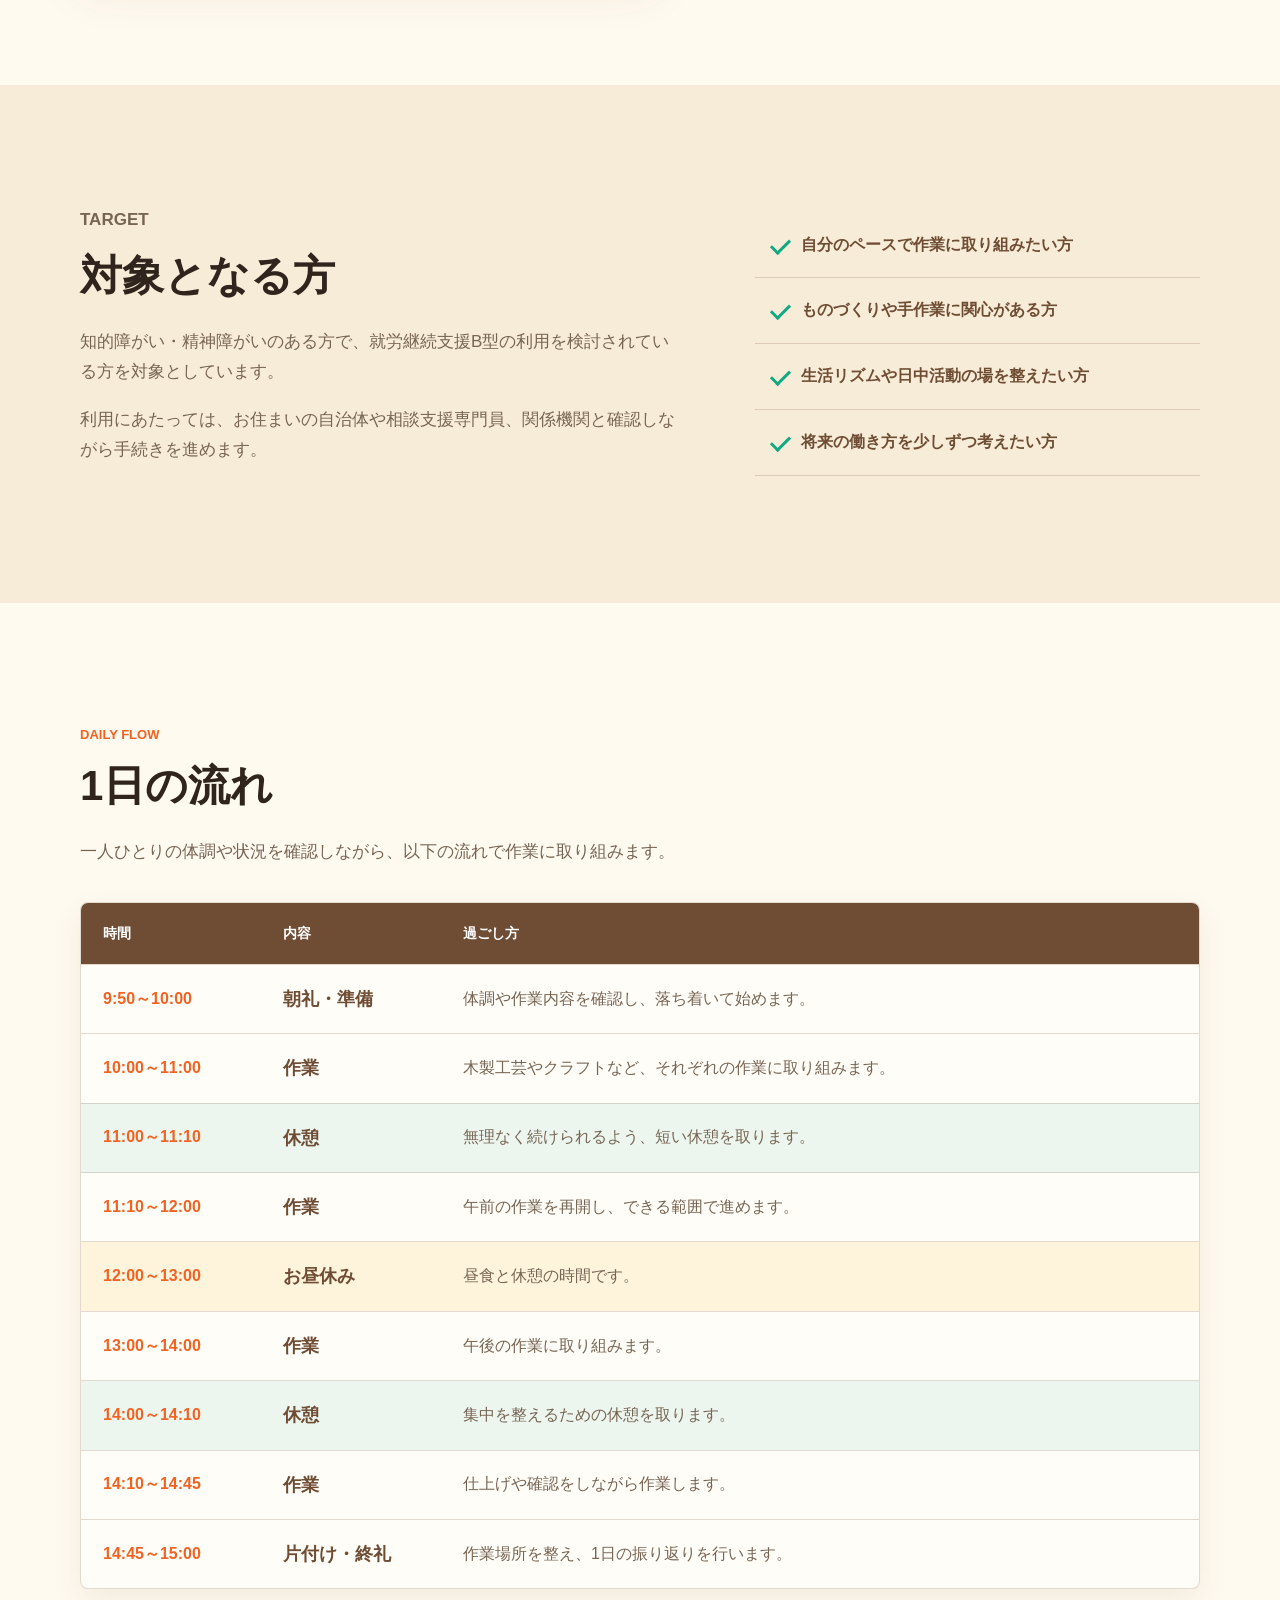
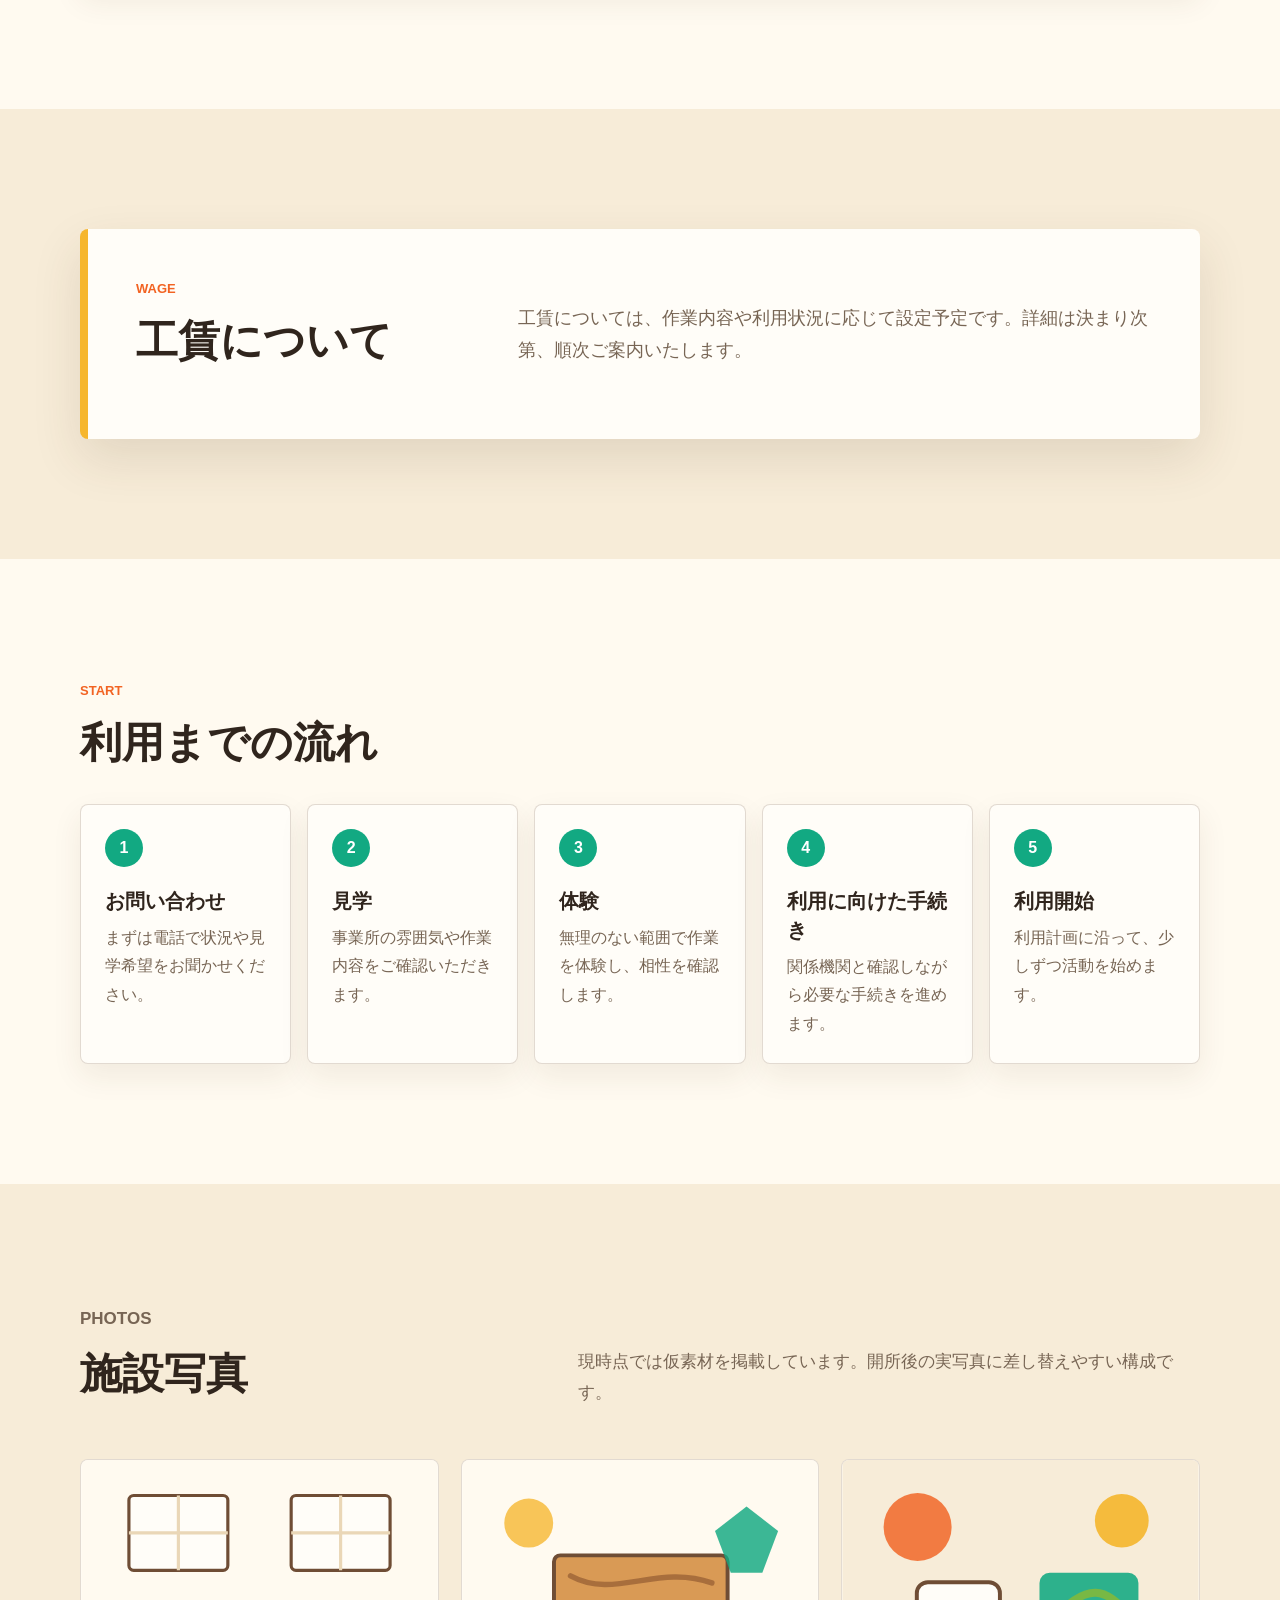
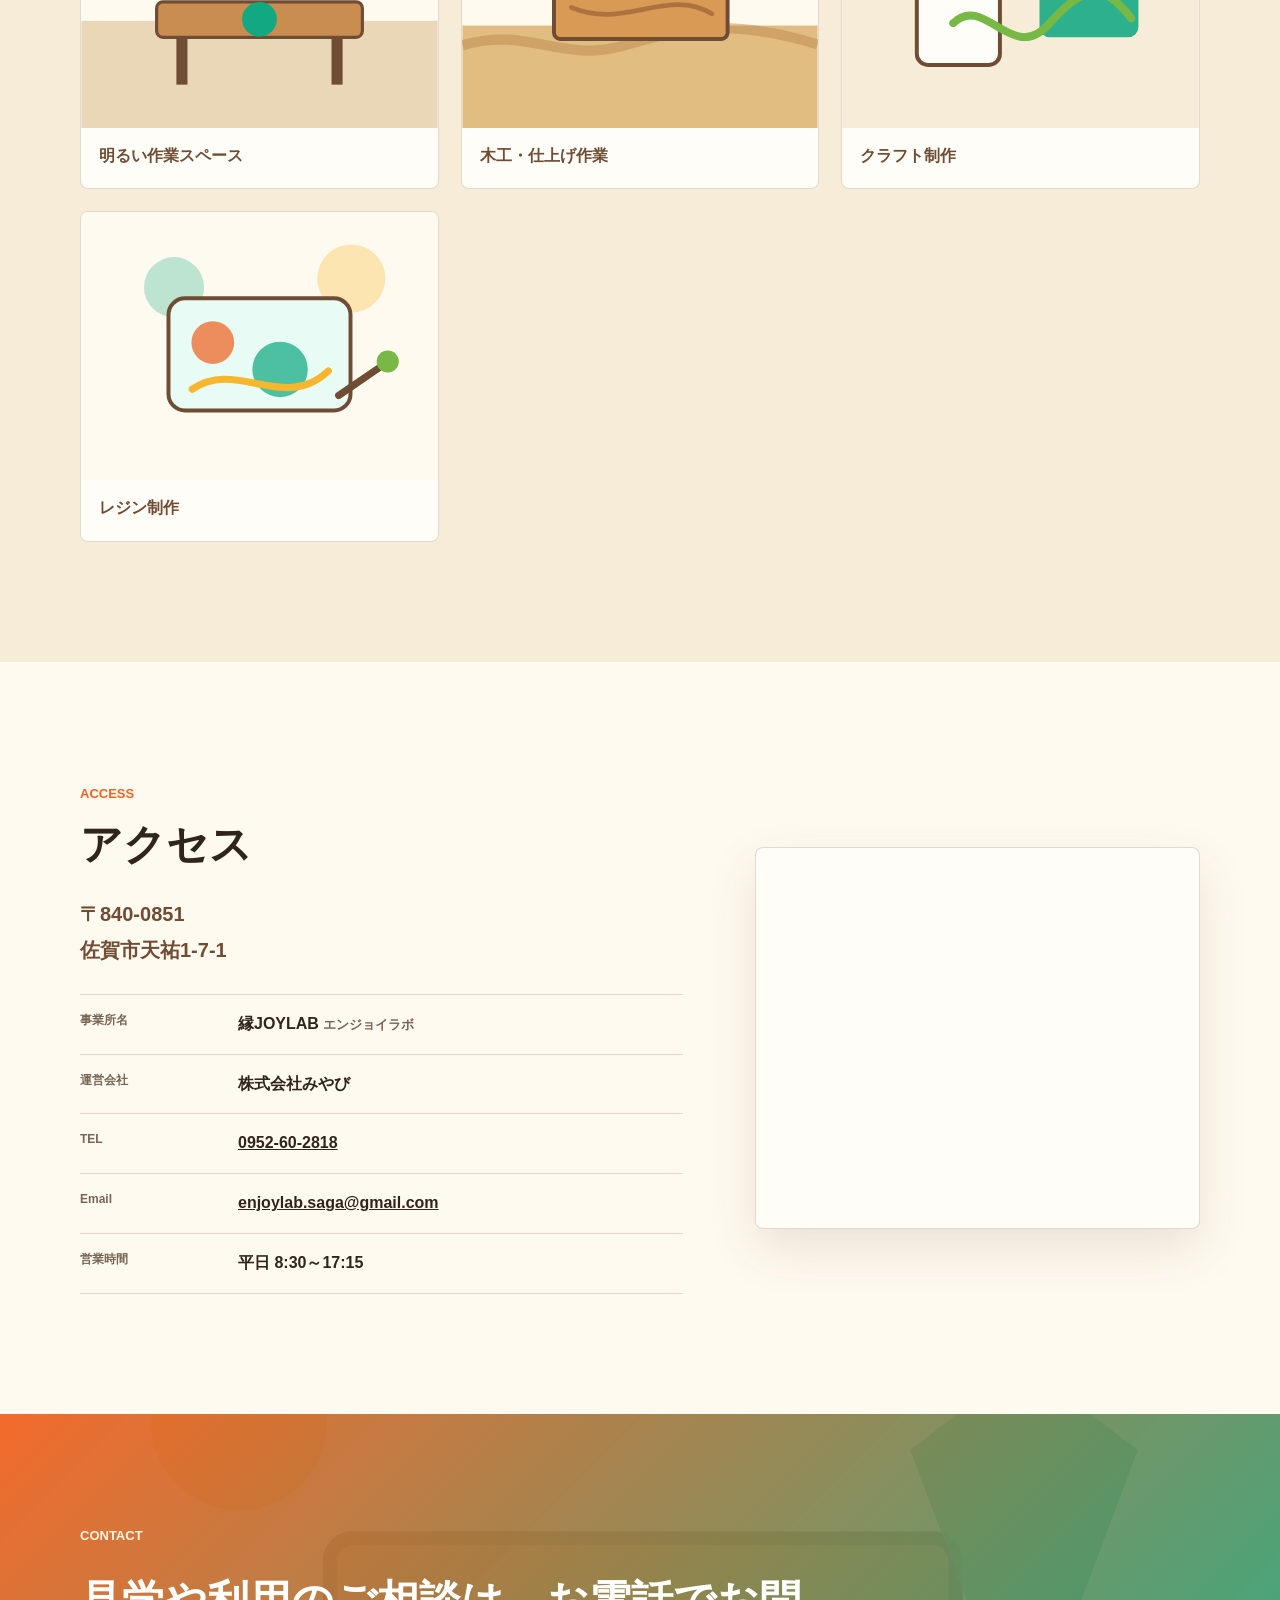
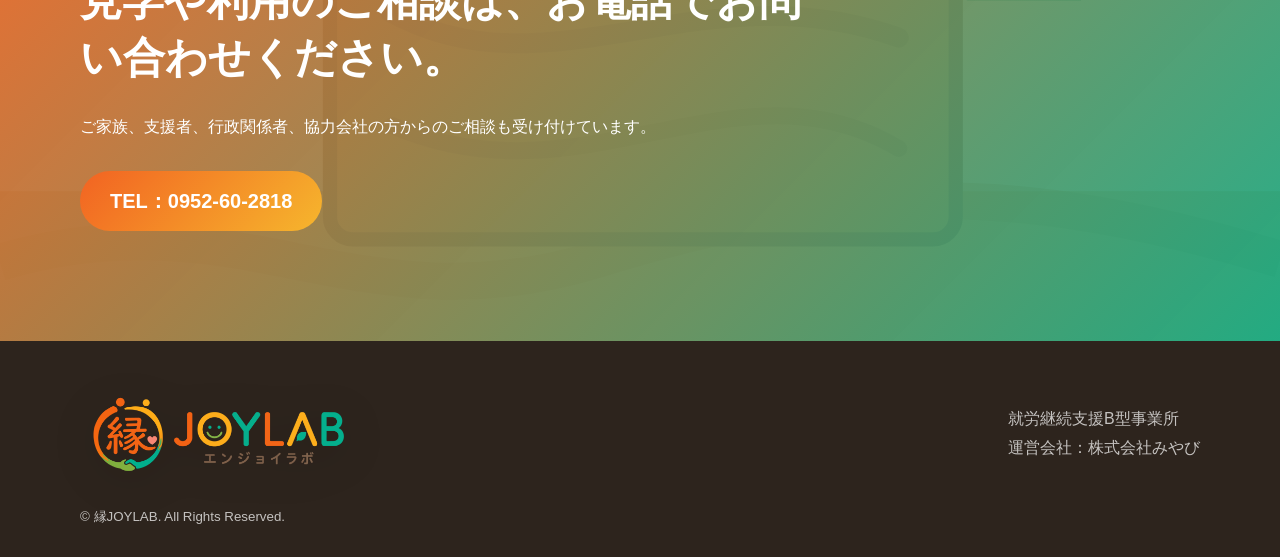
==== commit 46e83b7f: "メールアドレス等情報の過不足更新" ====
--- a/index.html
+++ b/index.html
@@ -37,7 +37,7 @@
           <p class="hero-copy">縁JOYLAB <span>エンジョイラボ</span> は、木製工芸を中心に、クラフト雑貨づくりやアート制作などに取り組む指定就労継続支援B型事業所です。</p>
           <div class="hero-actions">
             <a class="button primary" href="tel:0952602818" aria-label="縁JOYLABへ電話で問い合わせる">TEL：0952-60-2818</a>
-            <a class="button secondary" href="#about">事業所を見る</a>
+            <a class="button secondary" href="#about">縁JOYLABとは</a>
           </div>
           <dl class="hero-info">
             <div>
@@ -46,7 +46,7 @@
             </div>
             <div>
               <dt>所在地</dt>
-              <dd>佐賀市天祐一丁目7番1号</dd>
+              <dd>佐賀市天祐1-7-1</dd>
             </div>
             <div>
               <dt>指定番号</dt>
@@ -300,7 +300,7 @@
             <h2 id="access-title">アクセス</h2>
             <address>
               〒840-0851<br>
-              佐賀市天祐一丁目7番1号
+              佐賀市天祐1-7-1
             </address>
             <dl class="info-list">
               <div>
@@ -317,11 +317,11 @@
               </div>
               <div>
                 <dt>Email</dt>
-                <dd><a href="mailto:xxxxxxxxx@gmail.com">xxxxxxxxx@gmail.com</a></dd>
+                <dd><a href="mailto:enjoylab.saga@gmail.com">enjoylab.saga@gmail.com</a></dd>
               </div>
               <div>
                 <dt>営業時間</dt>
-                <dd>未定</dd>
+                <dd>平日 8:30～17:15</dd>
               </div>
             </dl>
           </div>
@@ -350,7 +350,6 @@
         <img src="images/logo-horizontal.png" alt="縁JOYLAB エンジョイラボ">
         <div>
           <p>就労継続支援B型事業所</p>
-          <p>指定就労継続支援B型事業所◯◯◯号</p>
           <p>運営会社：株式会社みやび</p>
         </div>
       </div>
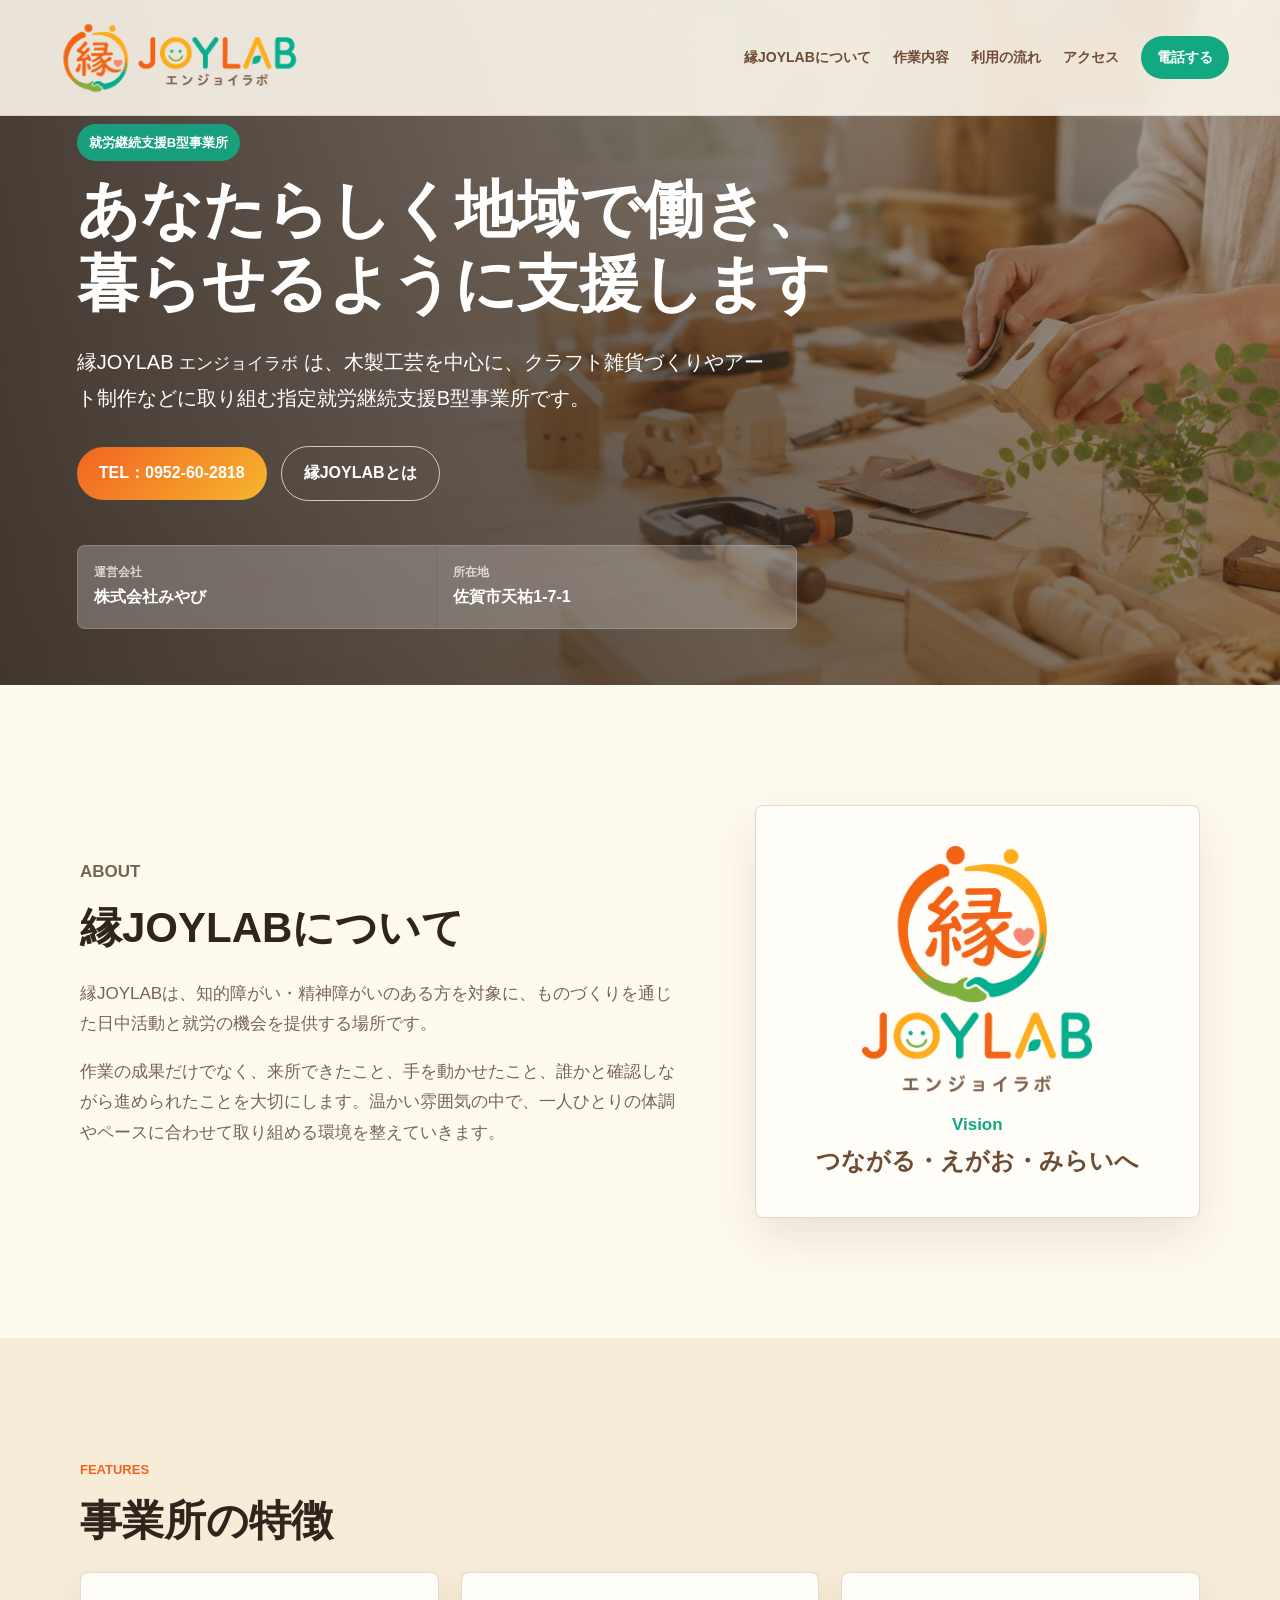
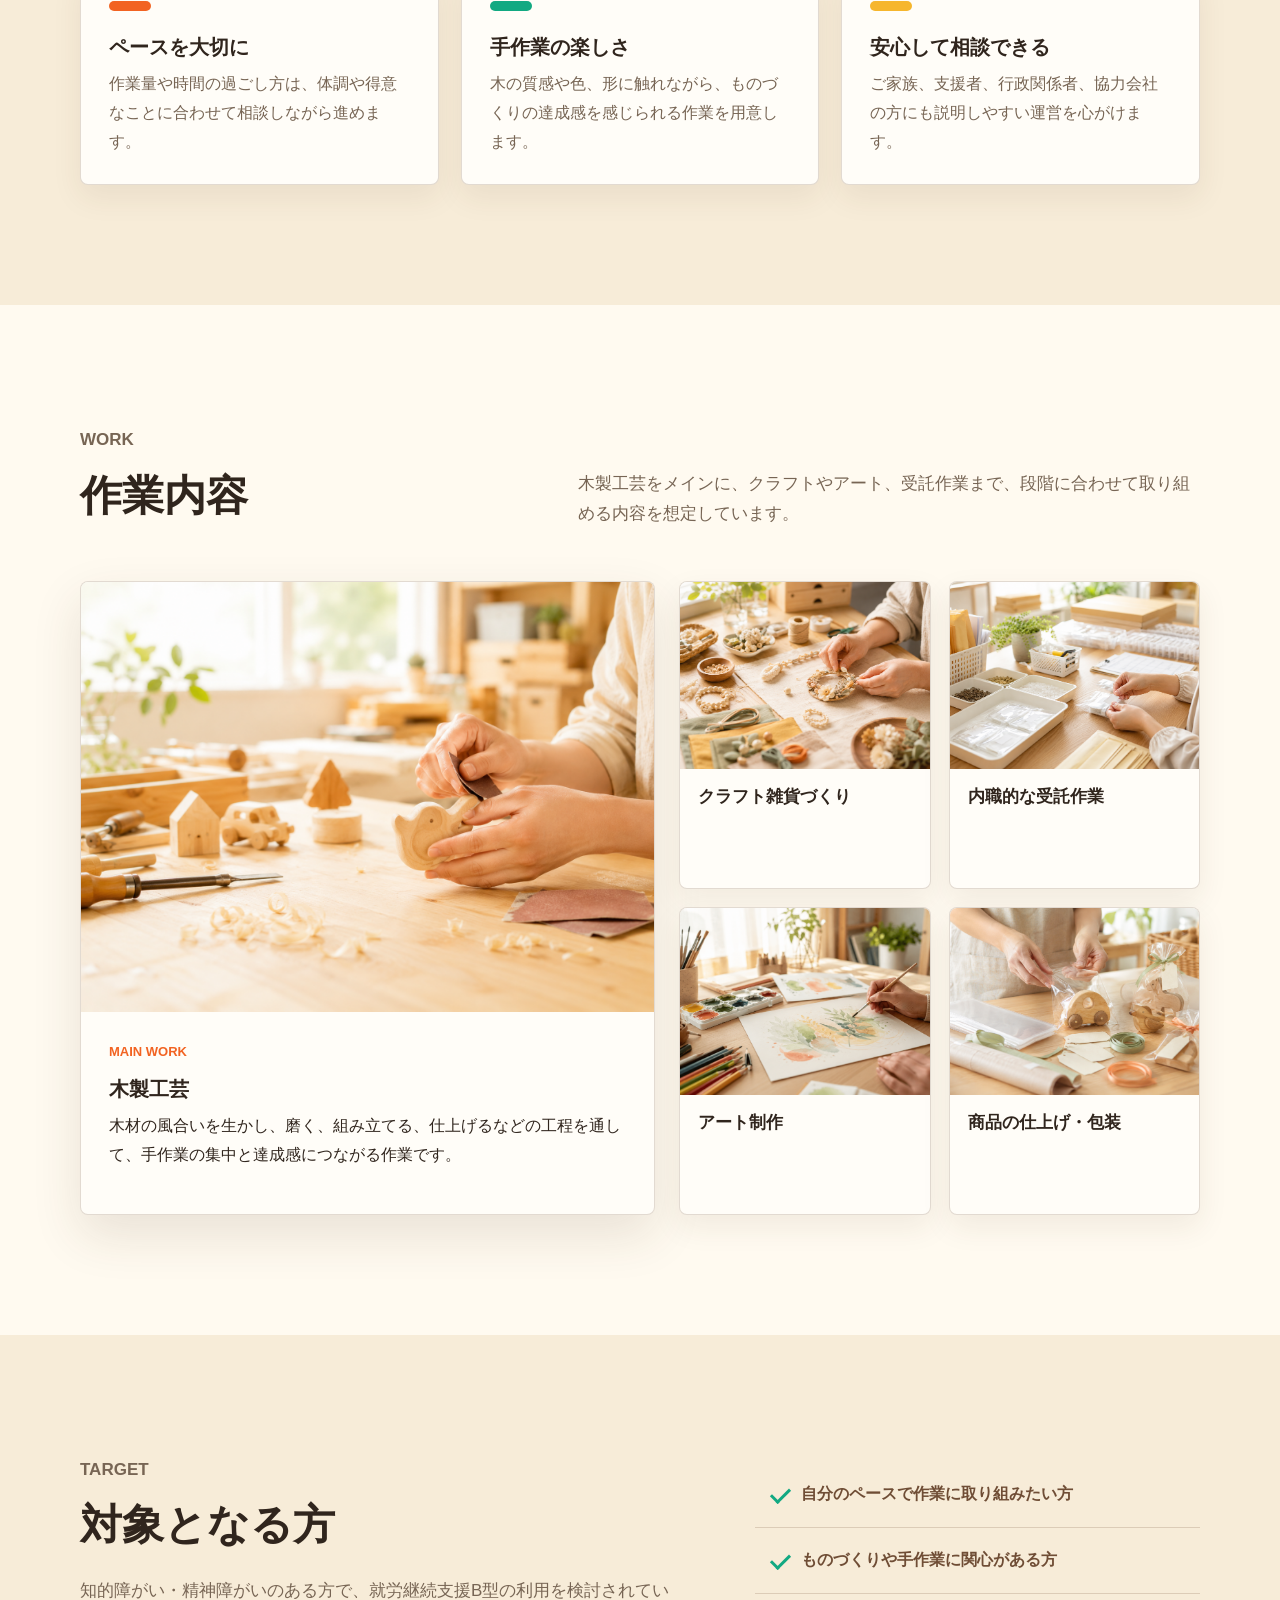
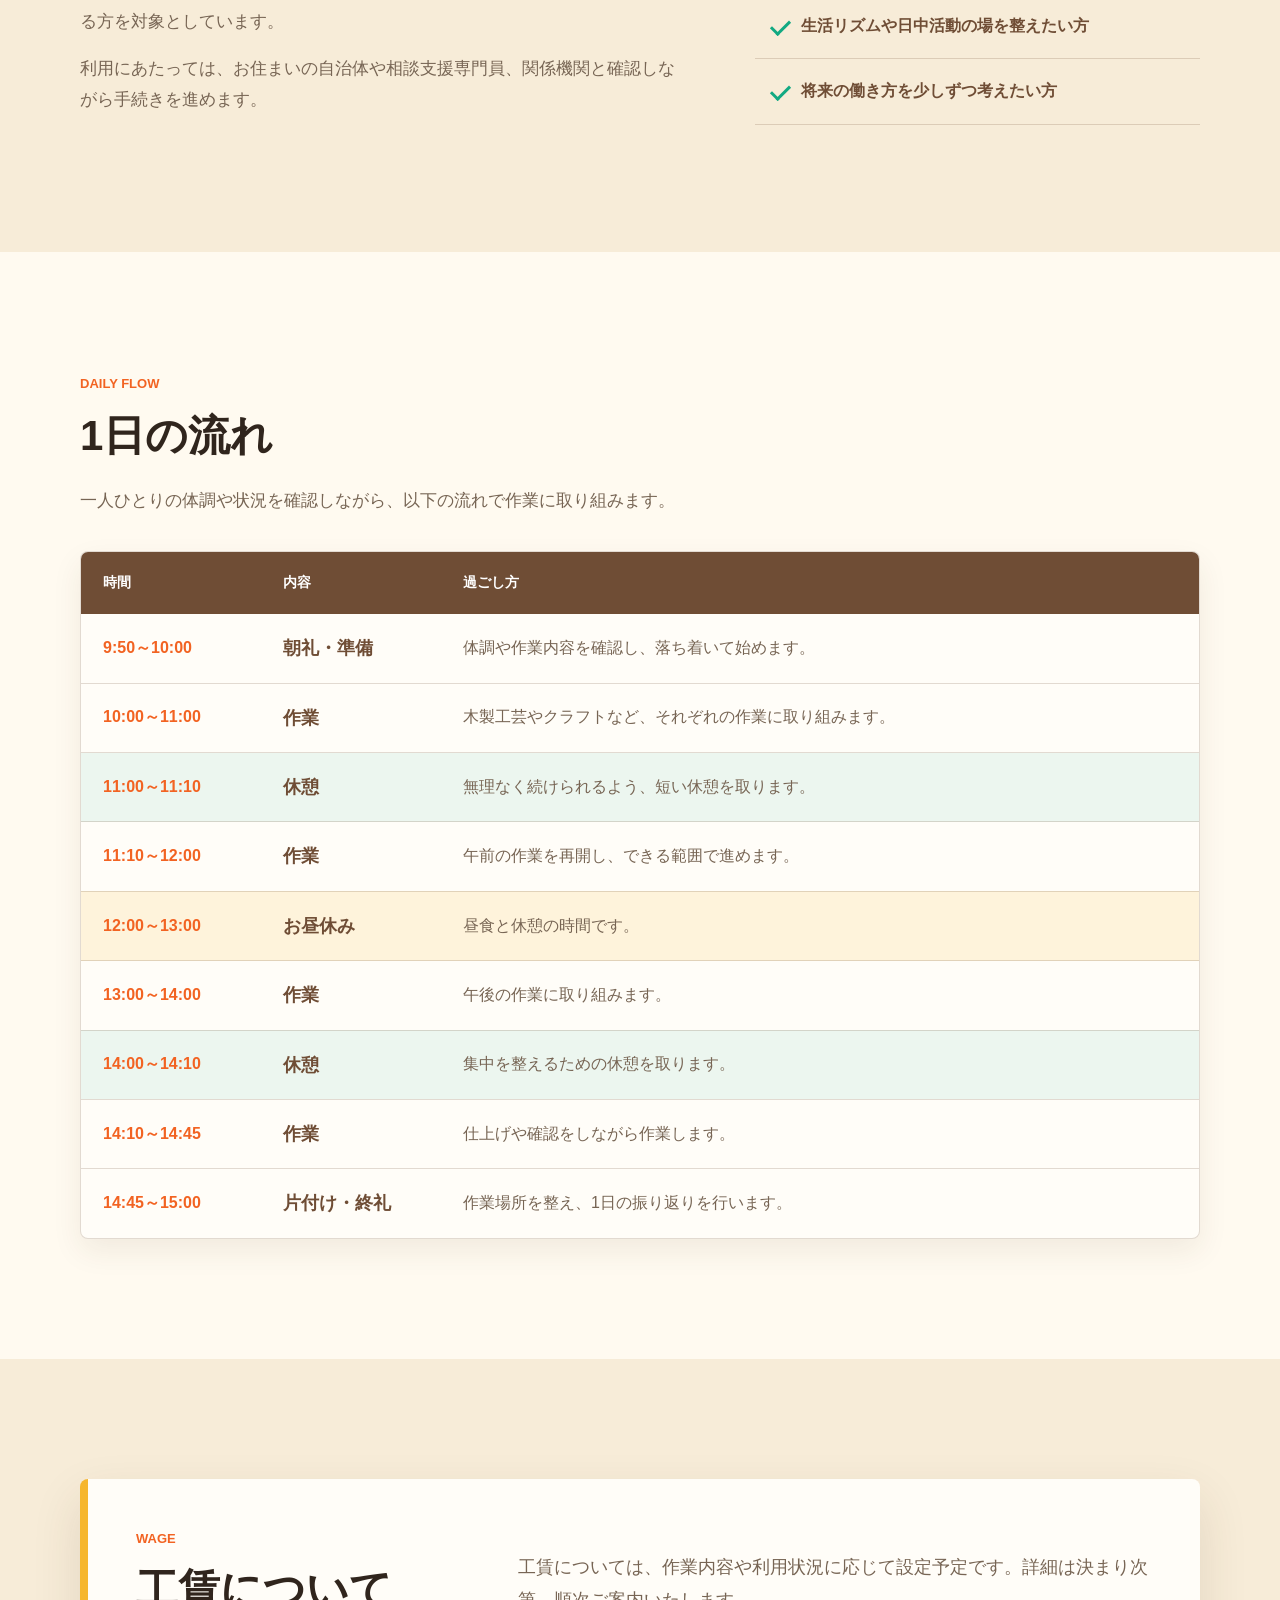
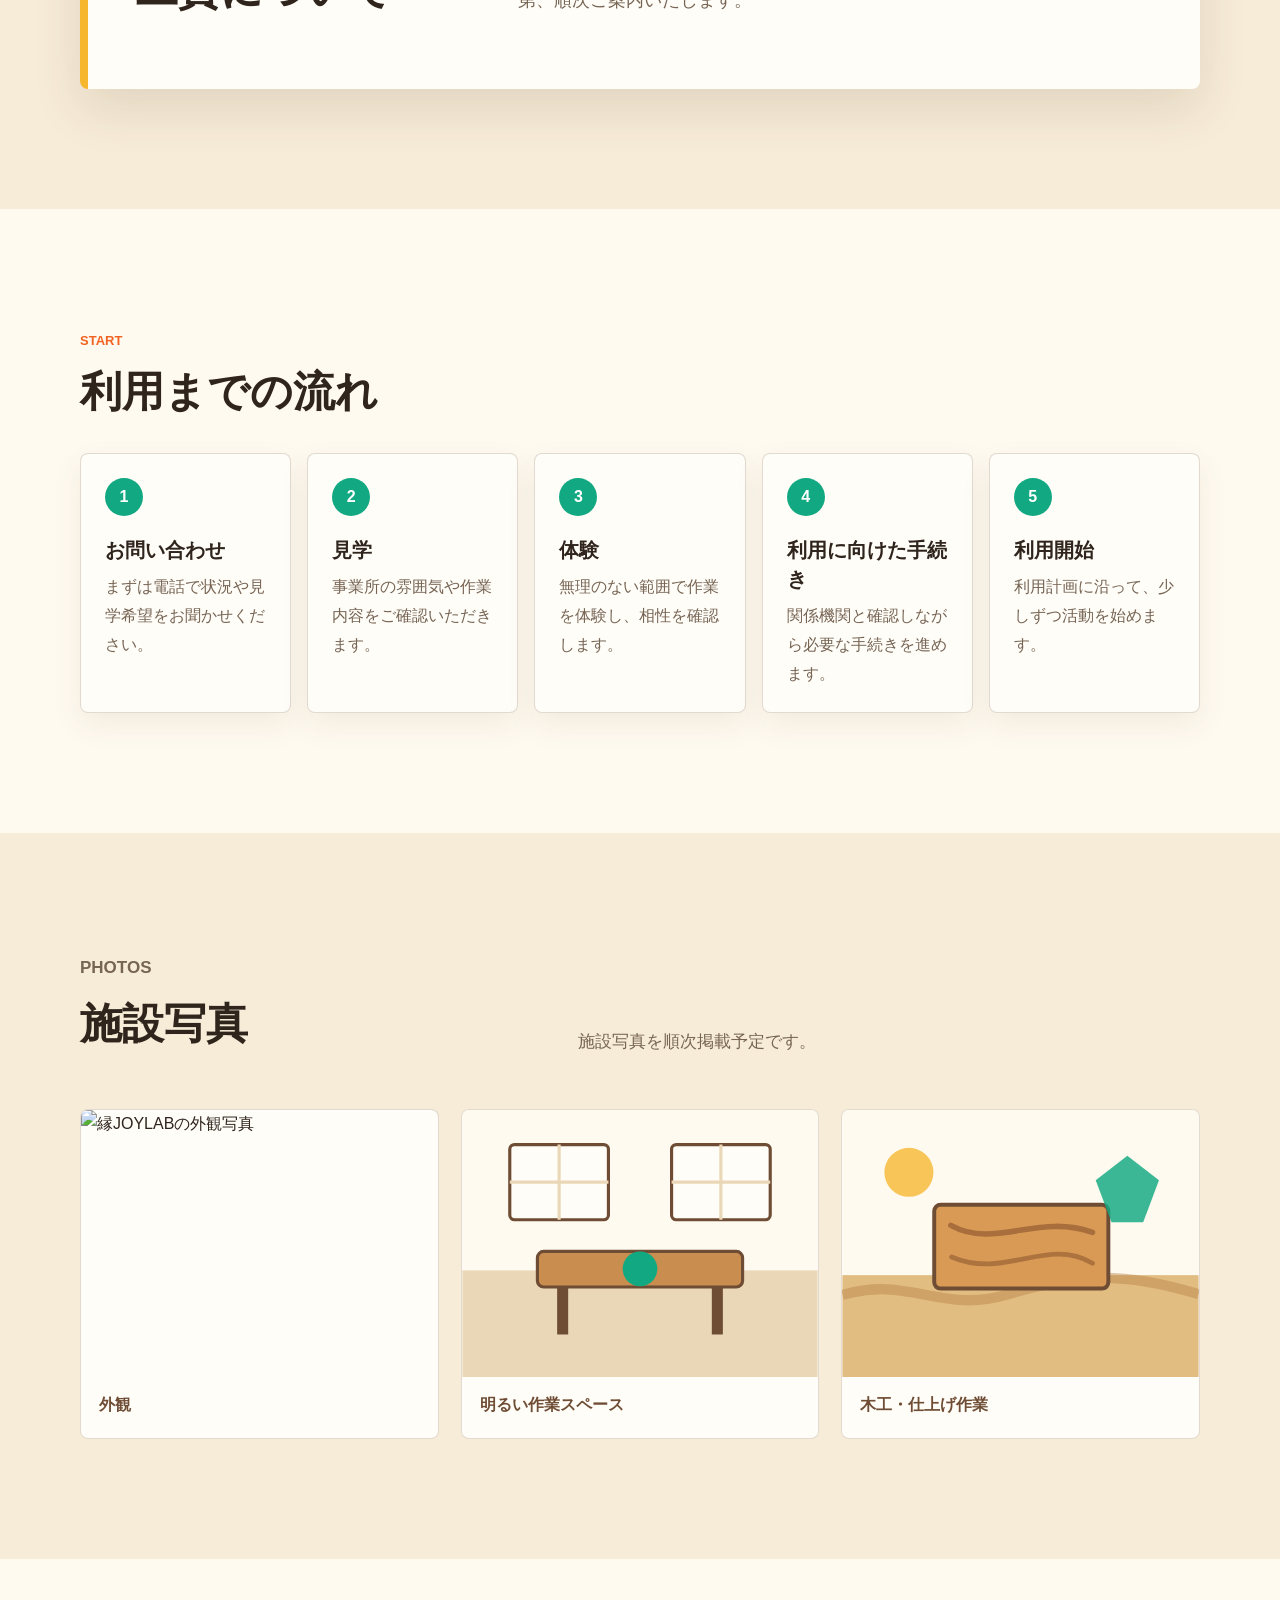
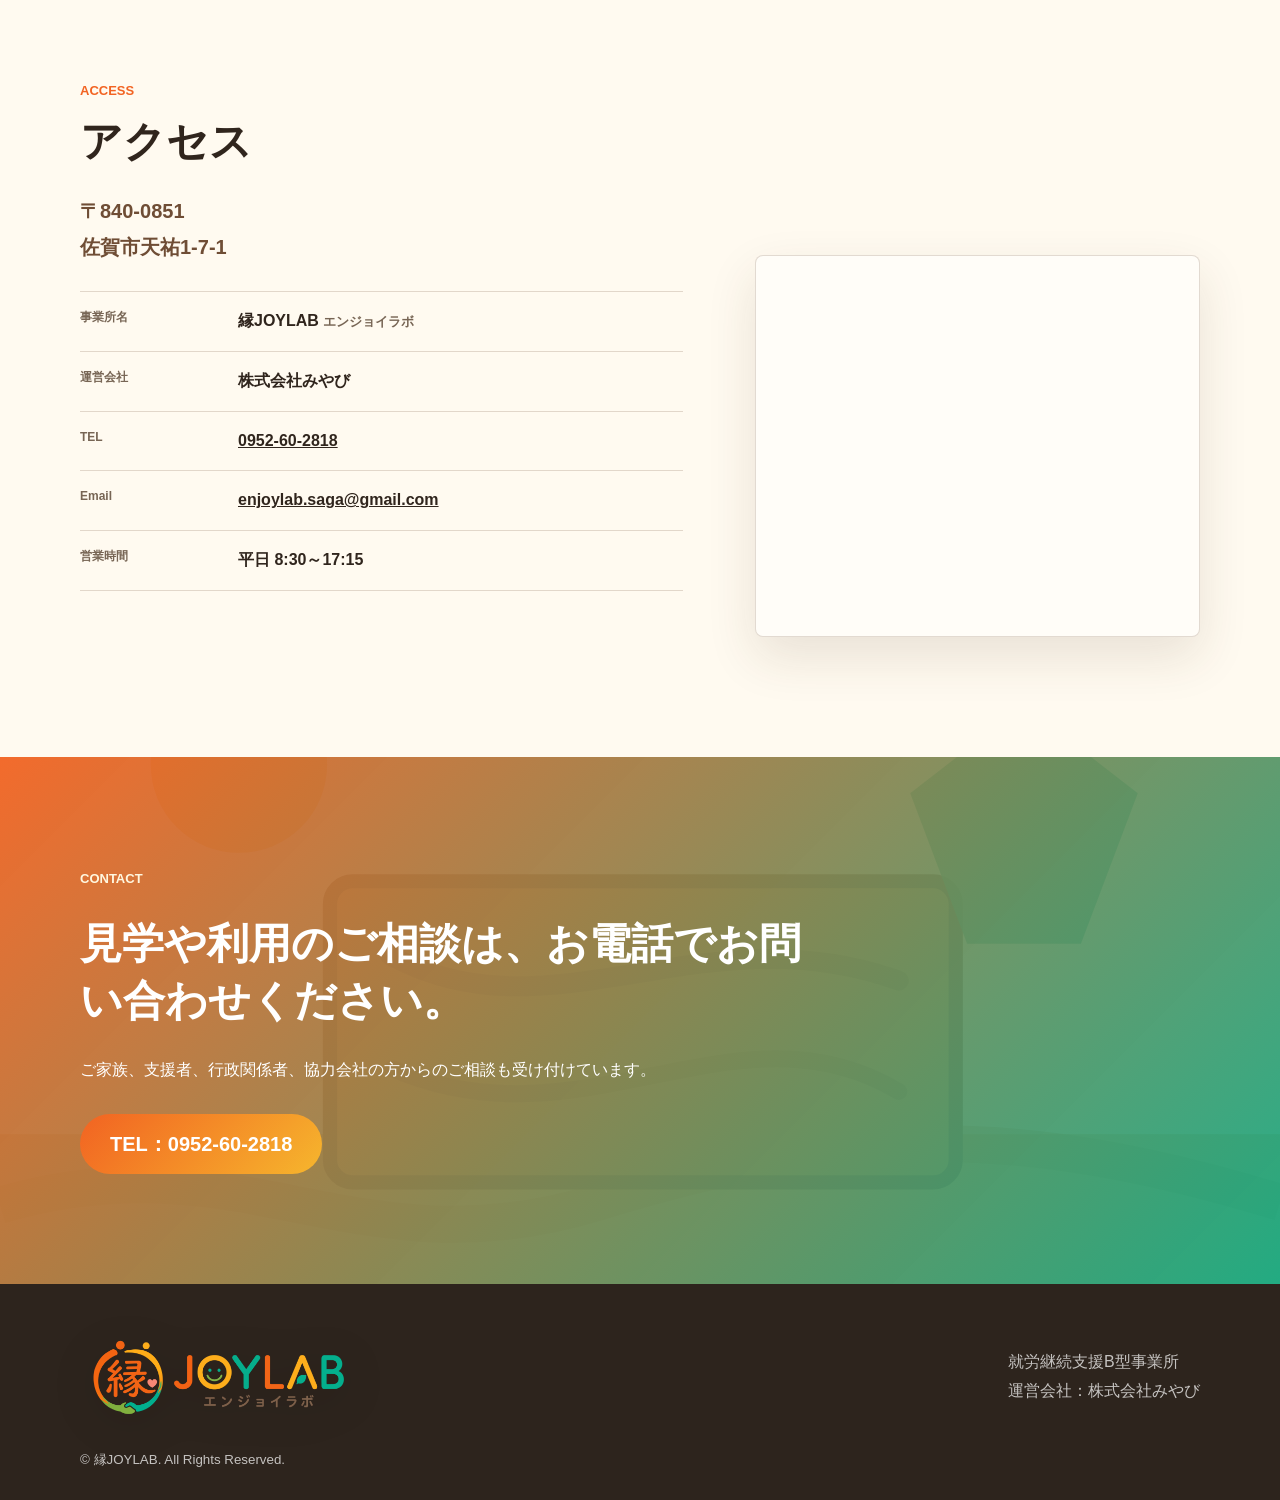
==== commit 06a6821e: "写真や情報過不足の調整 / レイアウト調整" ====
--- a/index.html
+++ b/index.html
@@ -33,7 +33,10 @@
         <div class="hero-overlay"></div>
         <div class="hero-content">
           <p class="eyebrow">就労継続支援B型事業所</p>
-          <h1 id="hero-title">あなたらしく地域で働き、<br>暮らせるように支援します</h1>
+          <h1 id="hero-title">
+            <span class="hero-title-line">あなたらしく地域で働き、</span>
+            <span class="hero-title-line">暮らせるように支援します</span>
+          </h1>
           <p class="hero-copy">縁JOYLAB <span>エンジョイラボ</span> は、木製工芸を中心に、クラフト雑貨づくりやアート制作などに取り組む指定就労継続支援B型事業所です。</p>
           <div class="hero-actions">
             <a class="button primary" href="tel:0952602818" aria-label="縁JOYLABへ電話で問い合わせる">TEL：0952-60-2818</a>
@@ -47,10 +50,6 @@
             <div>
               <dt>所在地</dt>
               <dd>佐賀市天祐1-7-1</dd>
-            </div>
-            <div>
-              <dt>指定番号</dt>
-              <dd>指定就労継続支援B型事業所◯◯◯号</dd>
             </div>
           </dl>
         </div>
@@ -107,7 +106,7 @@
           </div>
           <div class="work-layout">
             <article class="main-work">
-              <img src="images/placeholder-woodwork.svg" alt="木製工芸のプレースホルダー画像">
+              <img src="images/work-woodcraft.jpg" alt="木製工芸の作業風景">
               <div>
                 <p class="tag">Main work</p>
                 <h3>木製工芸</h3>
@@ -116,19 +115,19 @@
             </article>
             <div class="work-list">
               <article>
-                <img src="images/placeholder-craft.svg" alt="クラフト雑貨づくりのプレースホルダー画像">
+                <img src="images/work-craft.jpg" alt="クラフト雑貨づくりの作業風景">
                 <h3>クラフト雑貨づくり</h3>
               </article>
               <article>
-                <img src="images/placeholder-outsourcing.svg" alt="内職的な受託作業のプレースホルダー画像">
+                <img src="images/work-outsourcing.jpg" alt="内職的な受託作業の作業風景">
                 <h3>内職的な受託作業</h3>
               </article>
               <article>
-                <img src="images/placeholder-art.svg" alt="アート制作のプレースホルダー画像">
+                <img src="images/work-art.jpg" alt="アート制作の作業風景">
                 <h3>アート制作</h3>
               </article>
               <article>
-                <img src="images/placeholder-packaging.svg" alt="商品の仕上げと包装のプレースホルダー画像">
+                <img src="images/work-packaging.jpg" alt="商品の仕上げと包装の作業風景">
                 <h3>商品の仕上げ・包装</h3>
               </article>
             </div>
@@ -270,9 +269,13 @@
               <p class="section-kicker">Photos</p>
               <h2 id="gallery-title">施設写真</h2>
             </div>
-            <p>現時点では仮素材を掲載しています。開所後の実写真に差し替えやすい構成です。</p>
+            <p>施設写真を順次掲載予定です。</p>
           </div>
           <div class="gallery-grid">
+            <figure>
+              <img class="gallery-exterior" src="images/facility-exterior.png" alt="縁JOYLABの外観写真">
+              <figcaption>外観</figcaption>
+            </figure>
             <figure>
               <img src="images/placeholder-room.svg" alt="明るい作業スペースのプレースホルダー画像">
               <figcaption>明るい作業スペース</figcaption>
@@ -280,14 +283,6 @@
             <figure>
               <img src="images/placeholder-woodwork.svg" alt="木工スペースのプレースホルダー画像">
               <figcaption>木工・仕上げ作業</figcaption>
-            </figure>
-            <figure>
-              <img src="images/placeholder-craft.svg" alt="クラフト作業のプレースホルダー画像">
-              <figcaption>クラフト制作</figcaption>
-            </figure>
-            <figure>
-              <img src="images/placeholder-resin.svg" alt="レジン制作のプレースホルダー画像">
-              <figcaption>レジン制作</figcaption>
             </figure>
           </div>
         </div>
@@ -328,7 +323,7 @@
           <div class="map-embed" aria-label="Google Map">
             <iframe
               title="縁JOYLAB 周辺地図"
-              src="https://www.google.com/maps?q=%E3%80%92840-0851%20%E4%BD%90%E8%B3%80%E5%B8%82%E5%A4%A9%E7%A5%90%E4%B8%80%E4%B8%81%E7%9B%AE7%E7%95%AA1%E5%8F%B7&output=embed"
+              src="https://www.google.com/maps?q=%E4%BD%90%E8%B3%80%E7%9C%8C%E4%BD%90%E8%B3%80%E5%B8%82%E5%A4%A9%E7%A5%901-7-1&z=17&output=embed"
               loading="lazy"
               referrerpolicy="no-referrer-when-downgrade"></iframe>
           </div>
--- a/styles.css
+++ b/styles.css
@@ -109,11 +109,11 @@
 
 .hero {
   position: relative;
-  min-height: 88vh;
+  min-height: 680px;
   display: grid;
   align-items: center;
   overflow: hidden;
-  padding: 118px clamp(20px, 6vw, 84px) 72px;
+  padding: 124px clamp(20px, 6vw, 84px) 56px;
   color: #fff;
 }
 
@@ -124,9 +124,9 @@
 }
 
 .hero-media {
-  background-image: url("images/placeholder-hero.svg");
+  background-image: url("images/hero.jpg");
   background-size: cover;
-  background-position: center;
+  background-position: center right;
   transform: scale(1.02);
 }
 
@@ -138,7 +138,7 @@
 
 .hero-content {
   position: relative;
-  width: min(860px, 100%);
+  width: min(980px, 100%);
 }
 
 .eyebrow,
@@ -169,9 +169,14 @@
 
 h1 {
   margin-bottom: 24px;
-  font-size: clamp(42px, 7vw, 78px);
+  font-size: clamp(38px, 5.2vw, 62px);
   line-height: 1.18;
   font-weight: 900;
+}
+
+.hero-title-line {
+  display: block;
+  white-space: nowrap;
 }
 
 h2 {
@@ -239,9 +244,9 @@
 
 .hero-info {
   display: grid;
-  grid-template-columns: repeat(3, minmax(0, 1fr));
+  grid-template-columns: repeat(2, minmax(0, 1fr));
   gap: 1px;
-  max-width: 920px;
+  max-width: 720px;
   margin: 44px 0 0;
   overflow: hidden;
   border: 1px solid rgba(255, 255, 255, 0.24);
@@ -290,6 +295,10 @@
   grid-template-columns: minmax(0, 1.15fr) minmax(280px, 0.85fr);
   gap: clamp(36px, 6vw, 72px);
   align-items: center;
+}
+
+.access-layout {
+  align-items: start;
 }
 
 .intro p,
@@ -321,8 +330,11 @@
 }
 
 .vision-panel strong {
+  display: block;
   color: var(--brown);
-  font-size: clamp(24px, 3vw, 34px);
+  font-size: clamp(19px, 2vw, 24px);
+  line-height: 1.35;
+  white-space: nowrap;
 }
 
 .feature-grid,
@@ -573,6 +585,10 @@
   object-fit: cover;
 }
 
+.gallery-grid img.gallery-exterior {
+  object-position: 50% 50%;
+}
+
 .gallery-grid figcaption {
   padding: 14px 18px 18px;
   color: var(--brown);
@@ -607,6 +623,7 @@
 
 .map-embed {
   min-height: 380px;
+  margin-top: 176px;
   overflow: hidden;
   background: var(--paper);
   border: 1px solid var(--line);
@@ -744,13 +761,25 @@
     top: 68px;
   }
 
+  .map-embed {
+    margin-top: 0;
+  }
+
   .hero {
     min-height: auto;
-    padding: 112px 20px 52px;
+    padding: 108px 20px 44px;
+  }
+
+  .hero-media {
+    background-position: 64% center;
   }
 
   h1 {
     font-size: 39px;
+  }
+
+  .hero-title-line {
+    white-space: normal;
   }
 
   .hero-info,
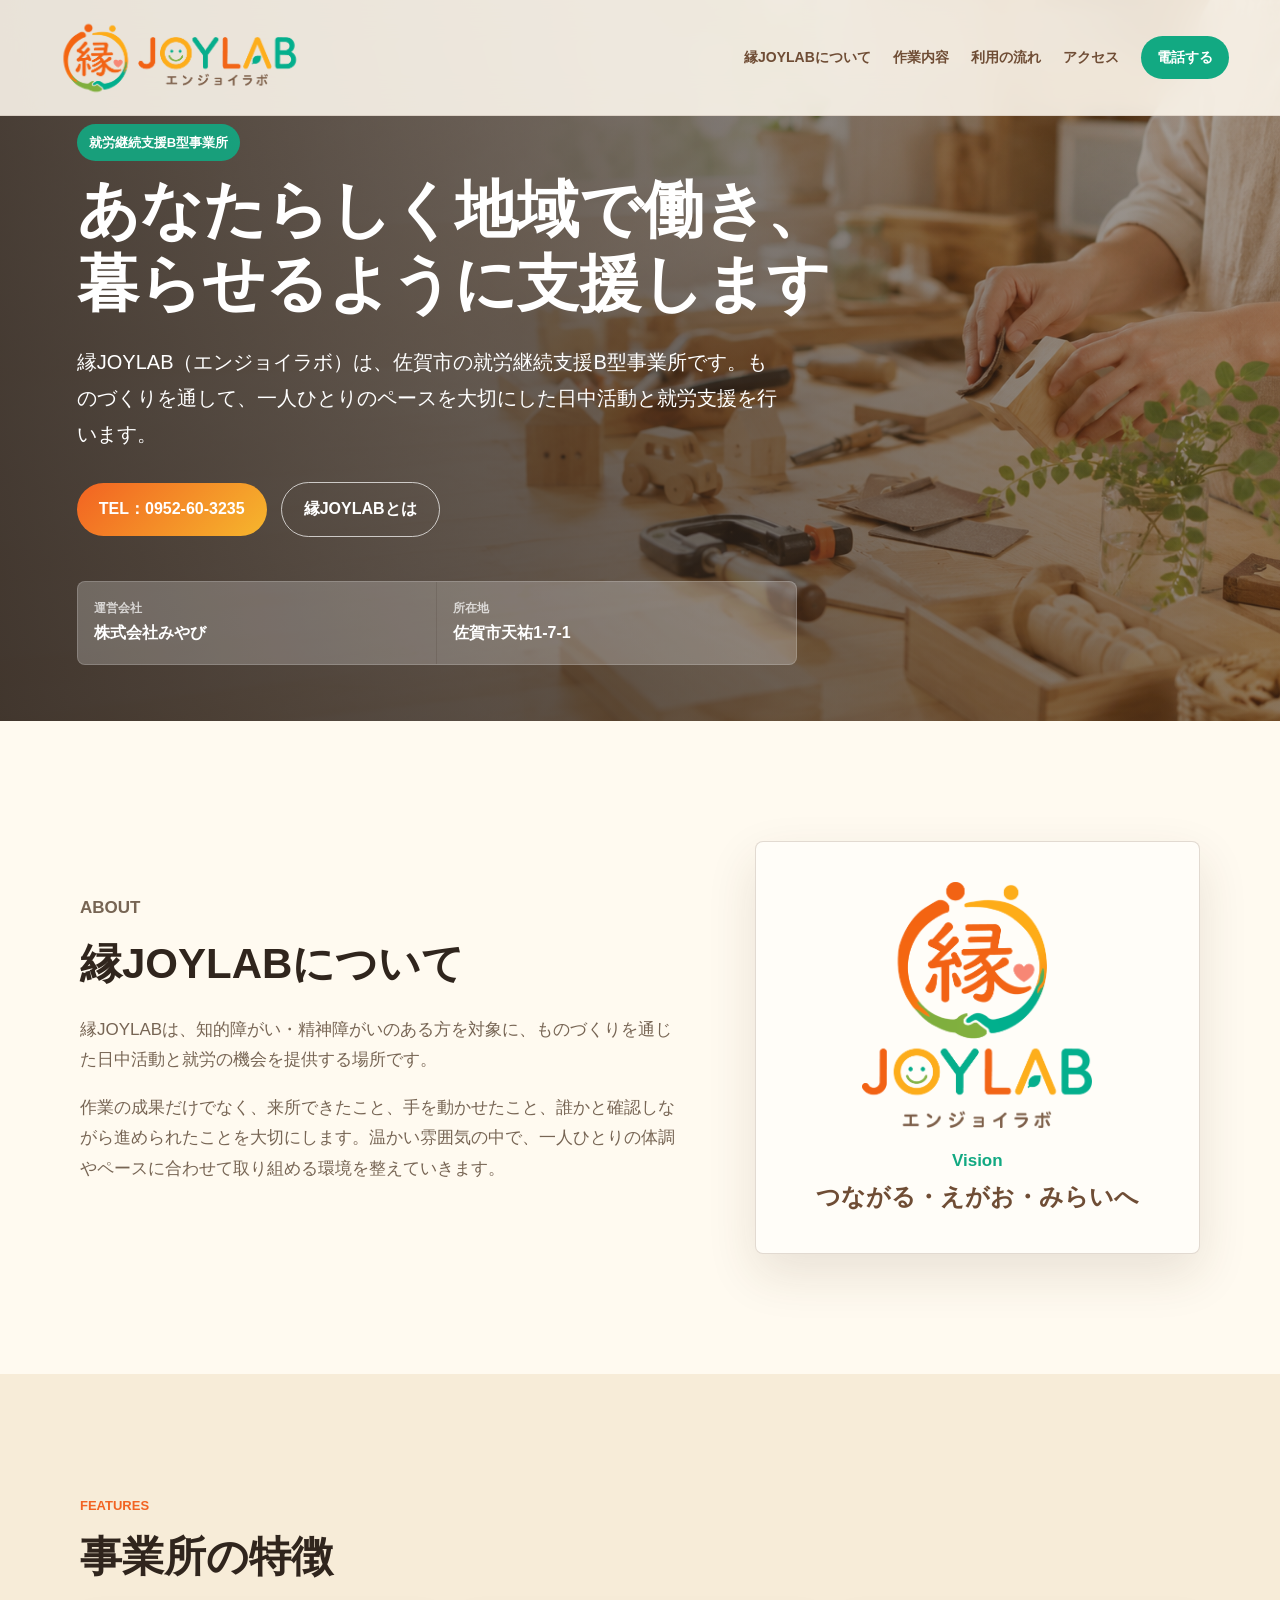
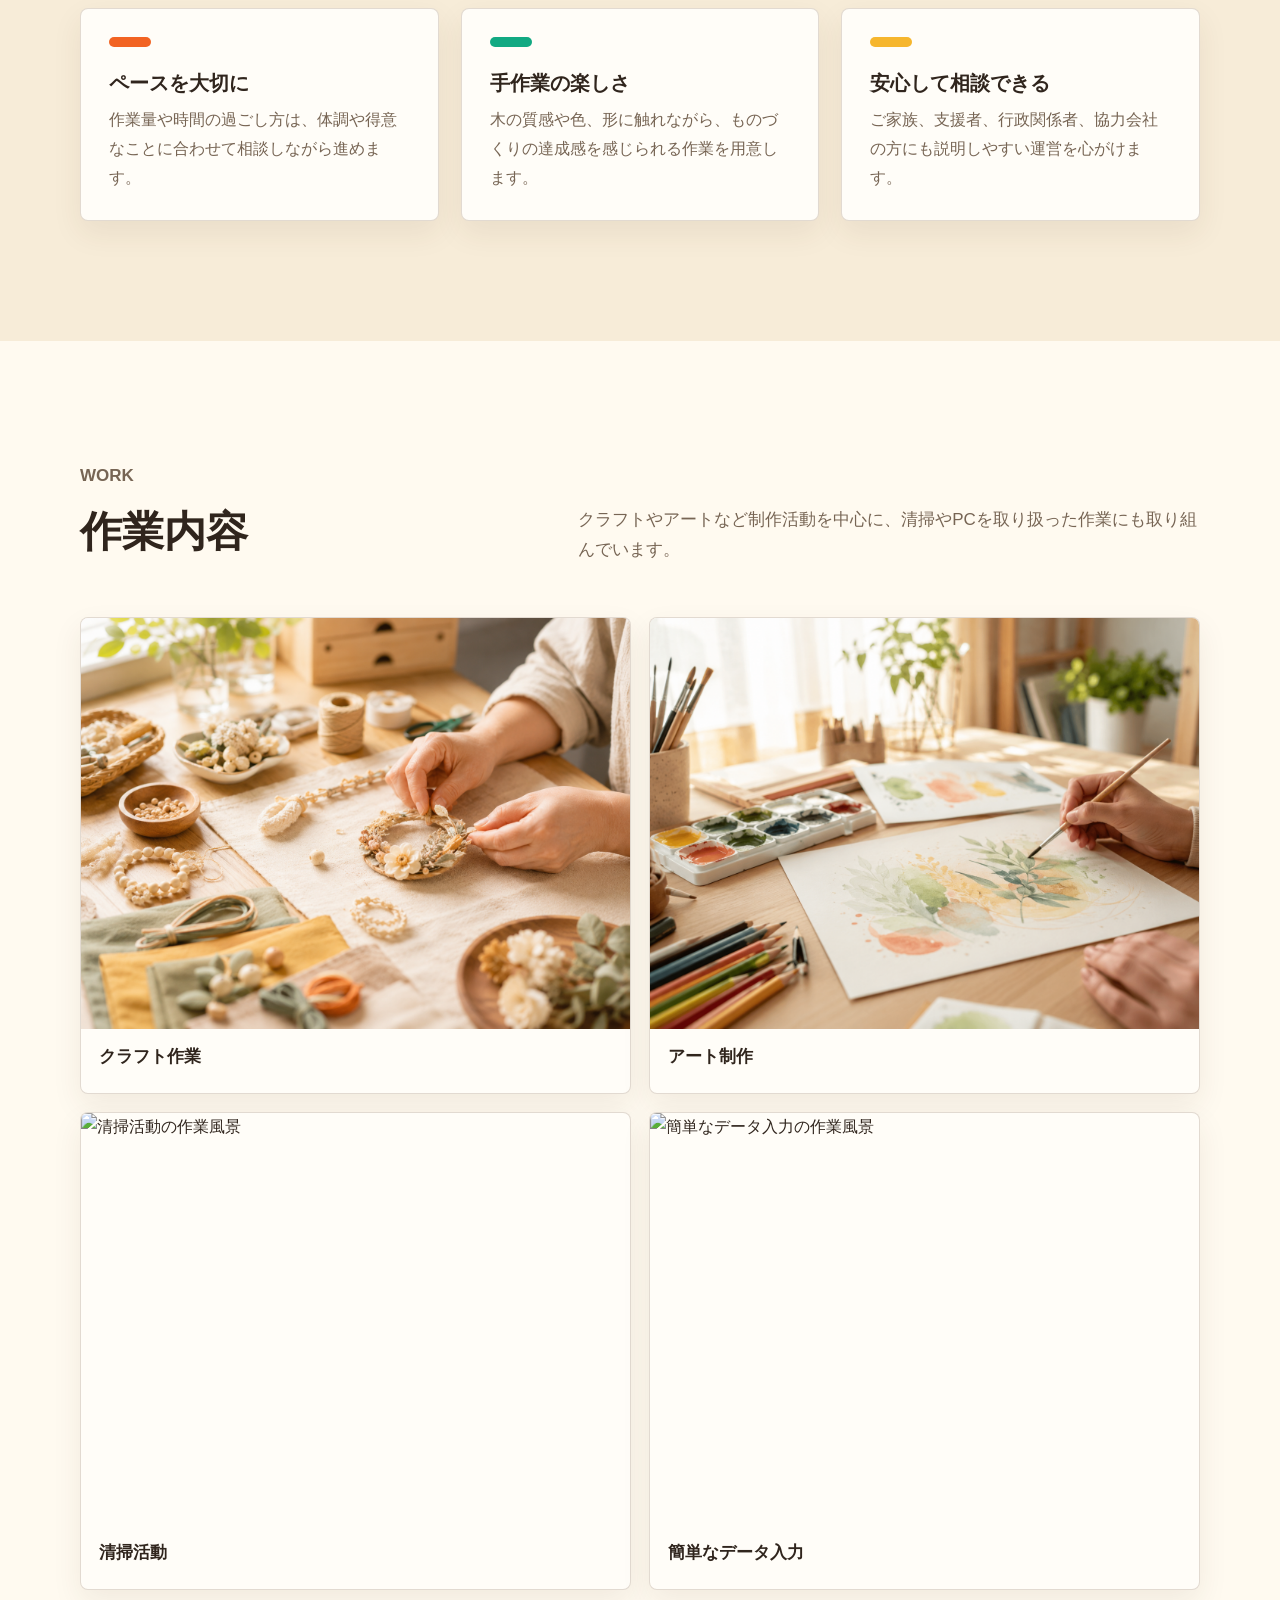
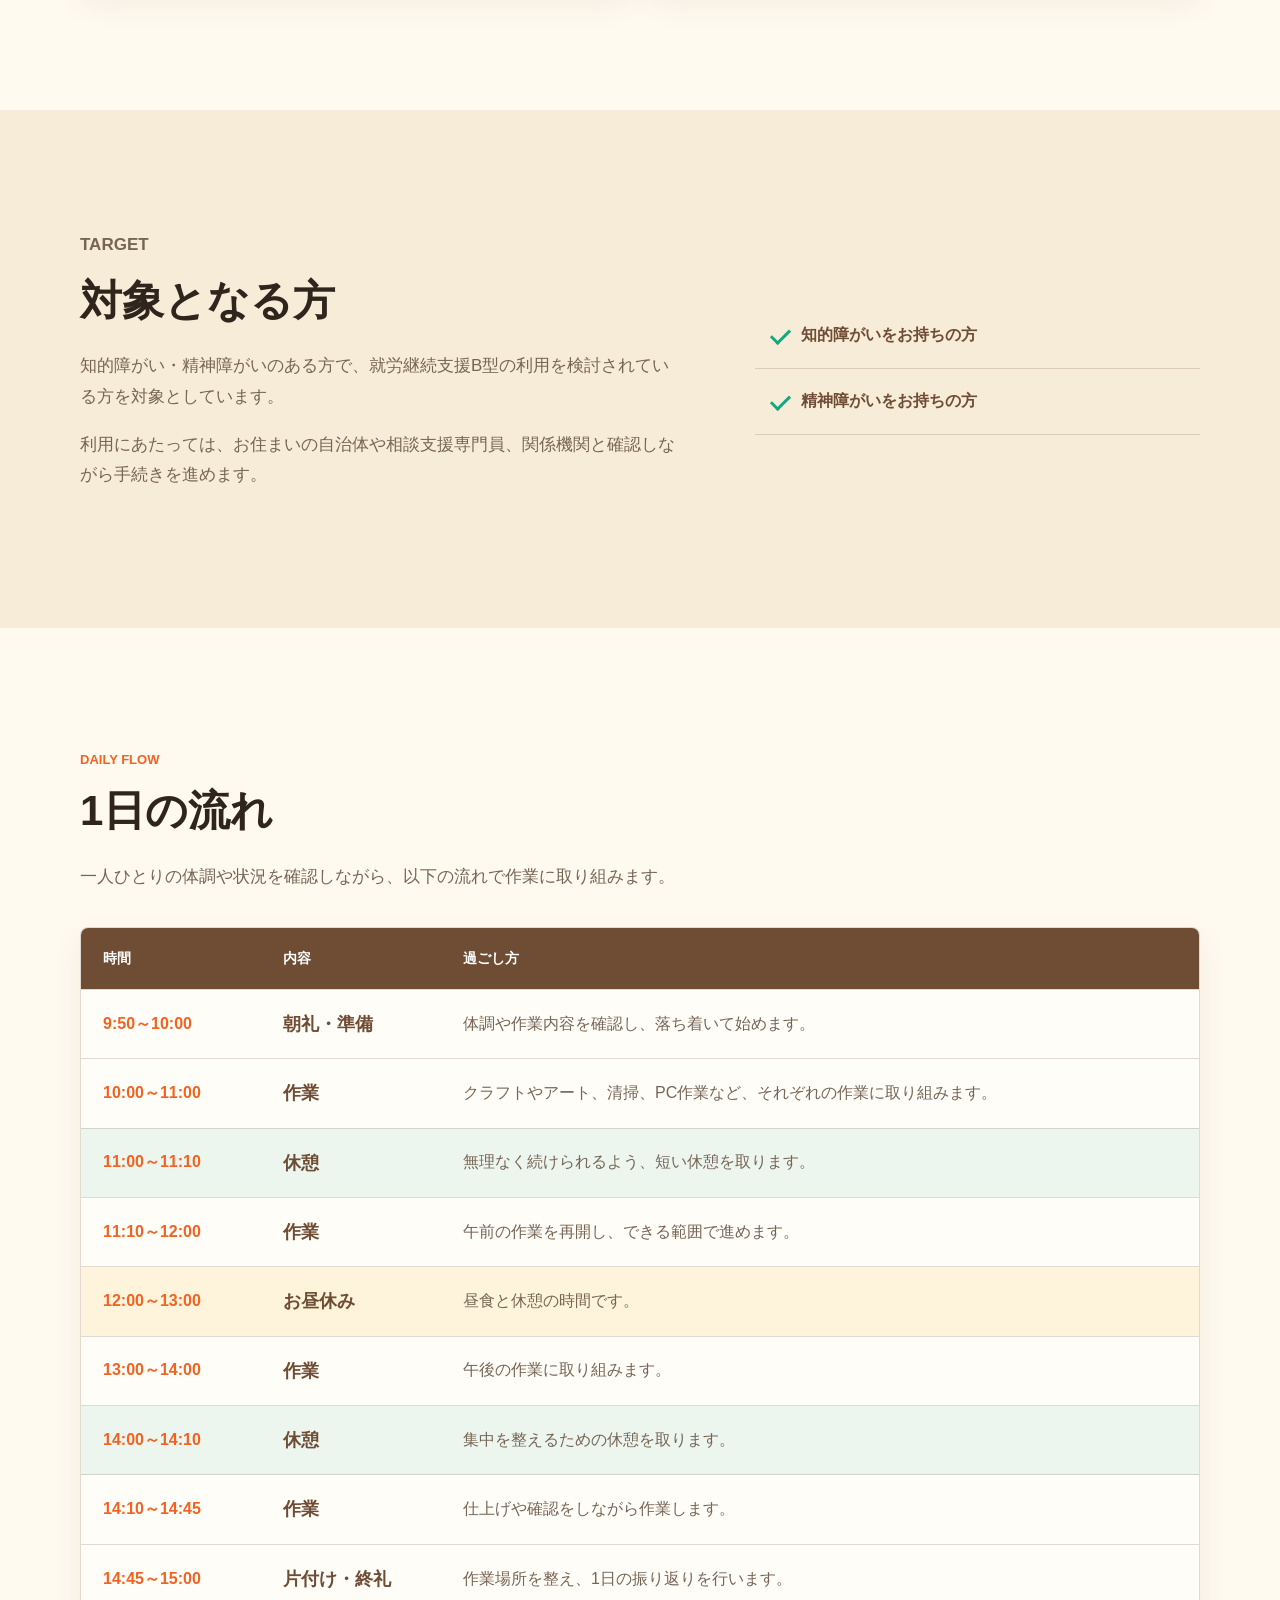
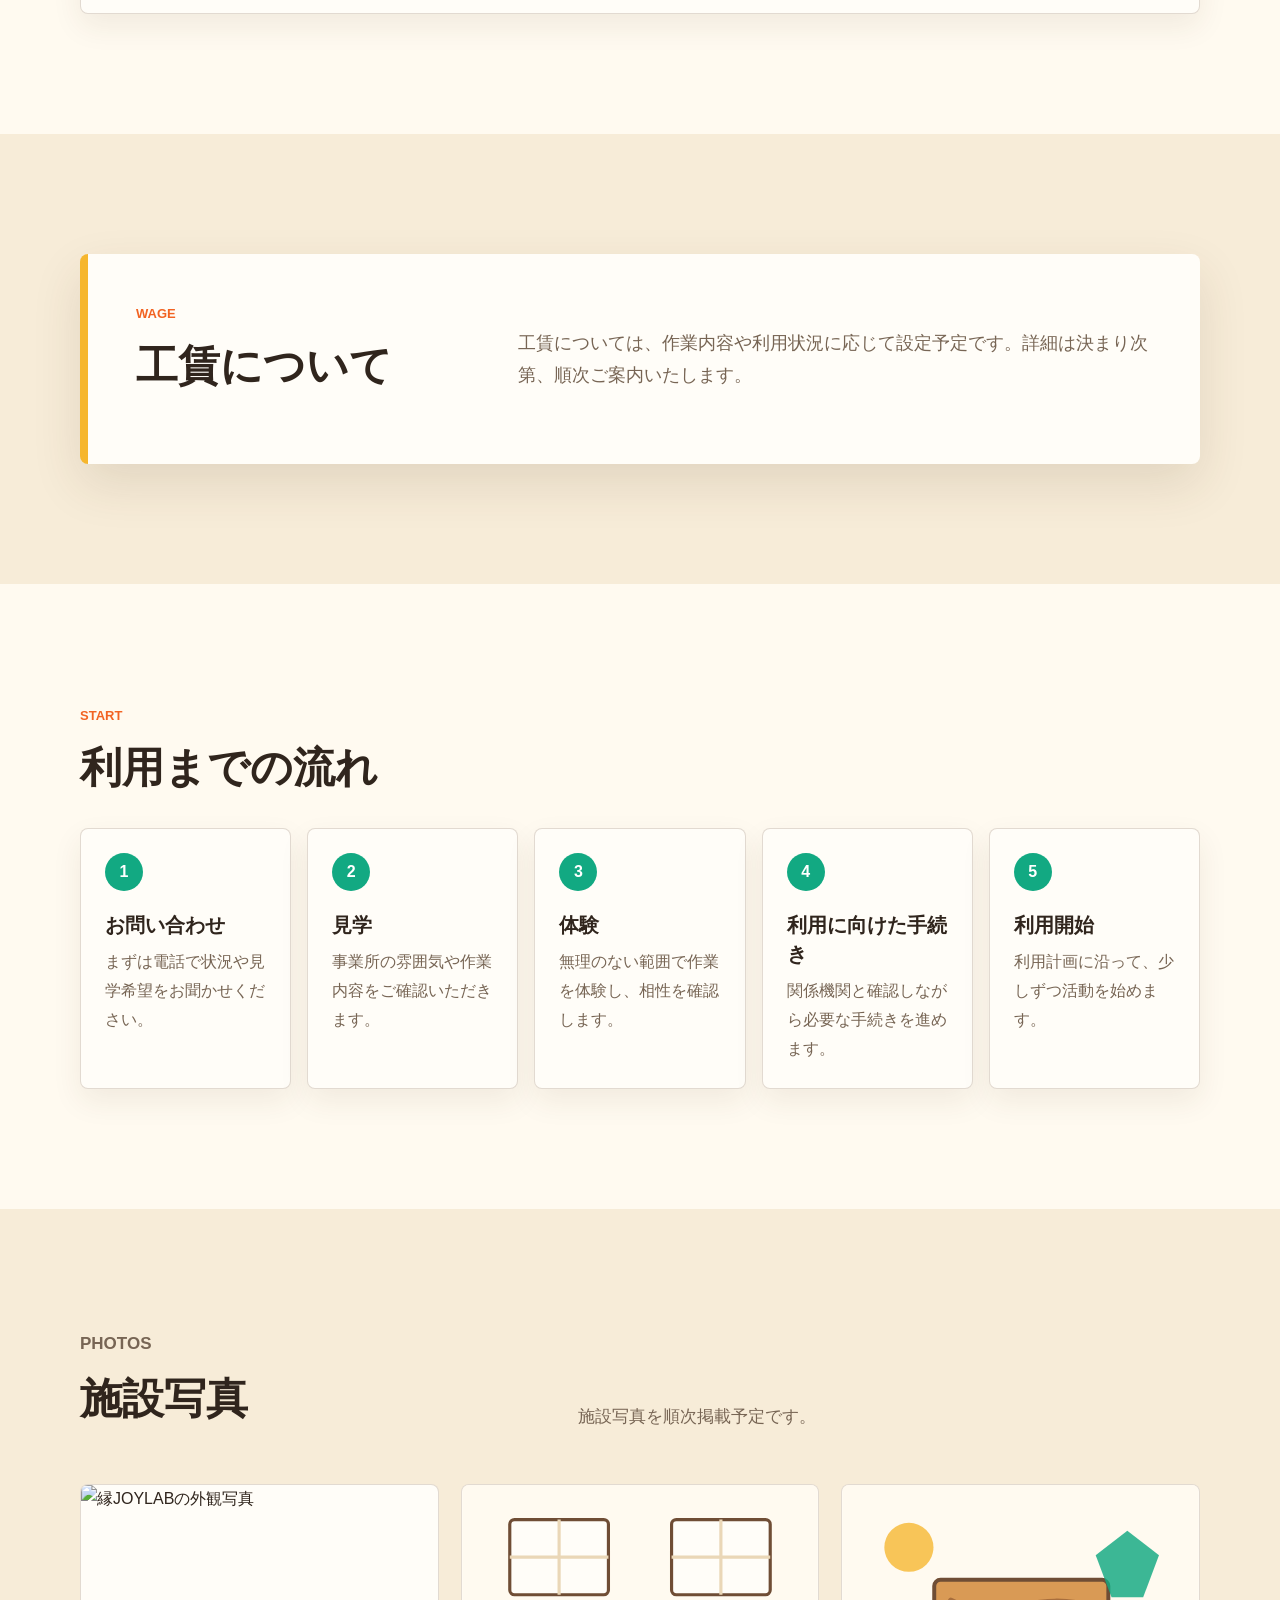
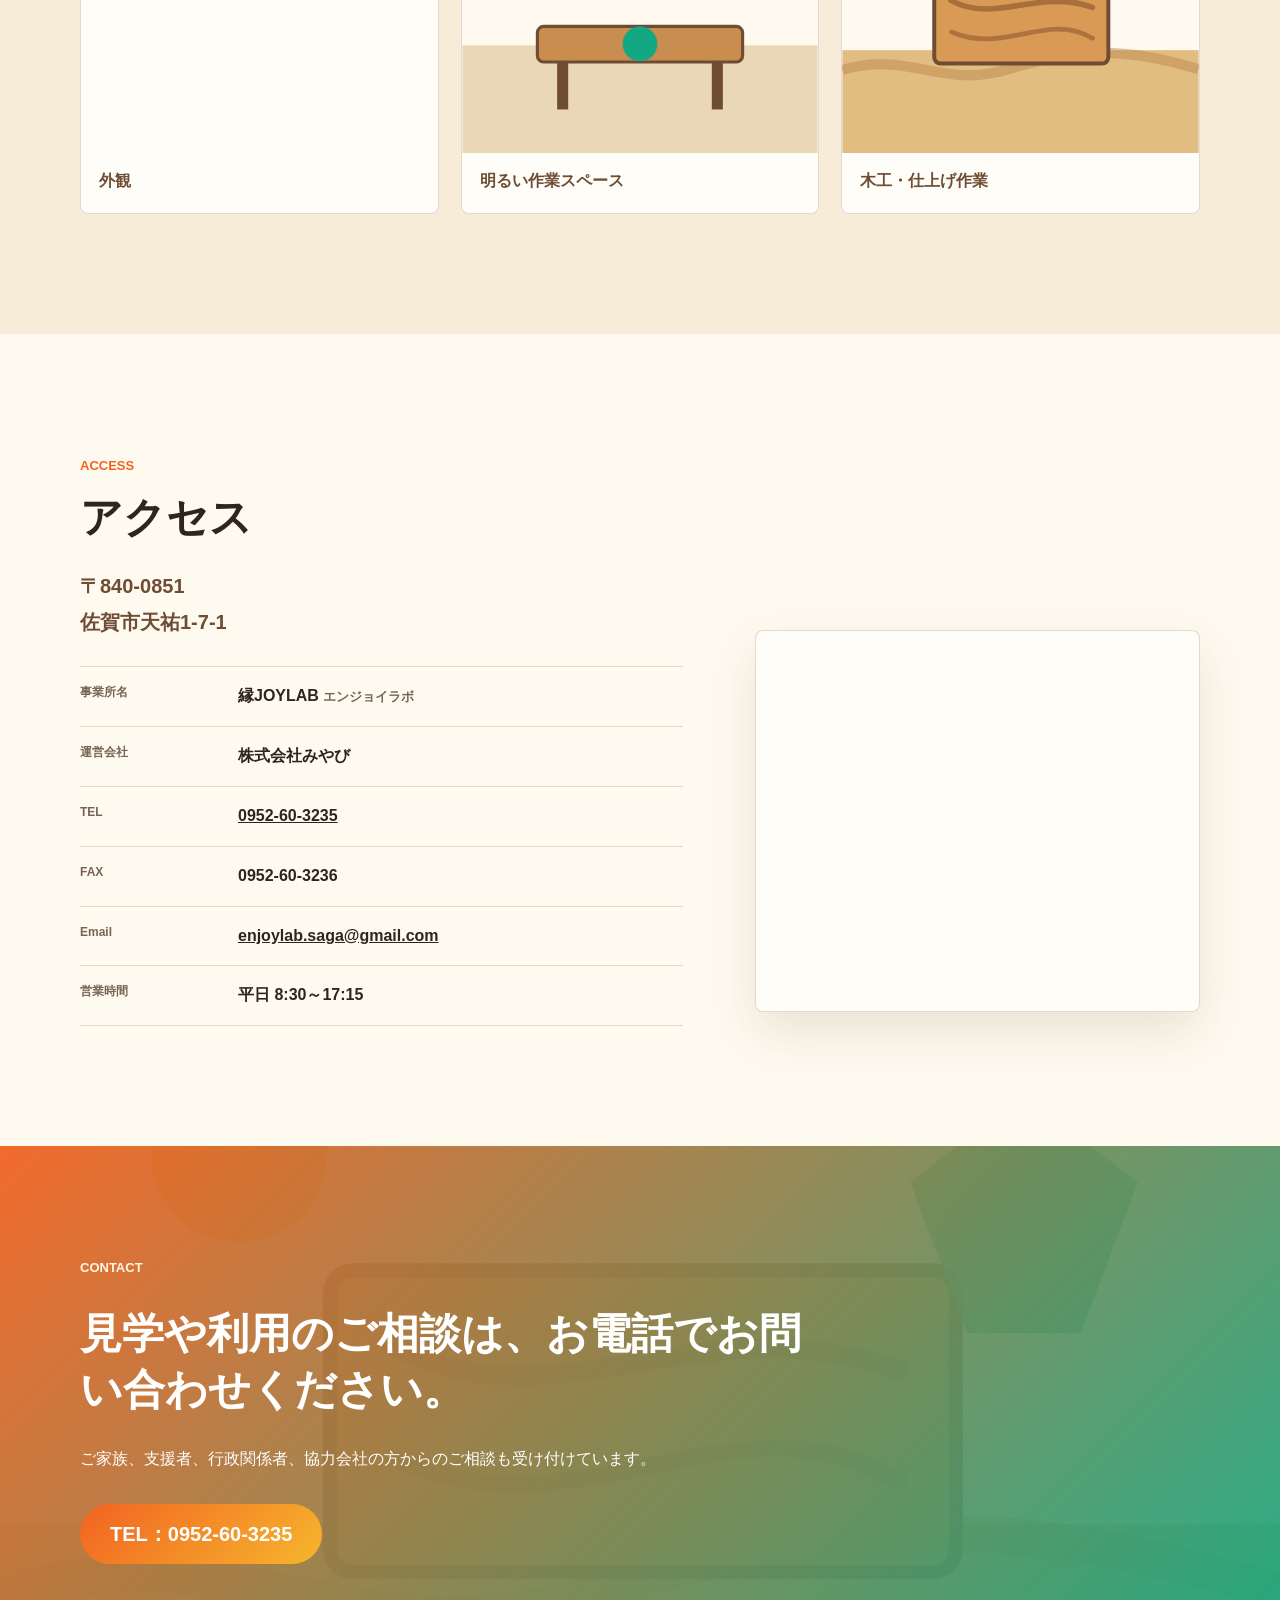
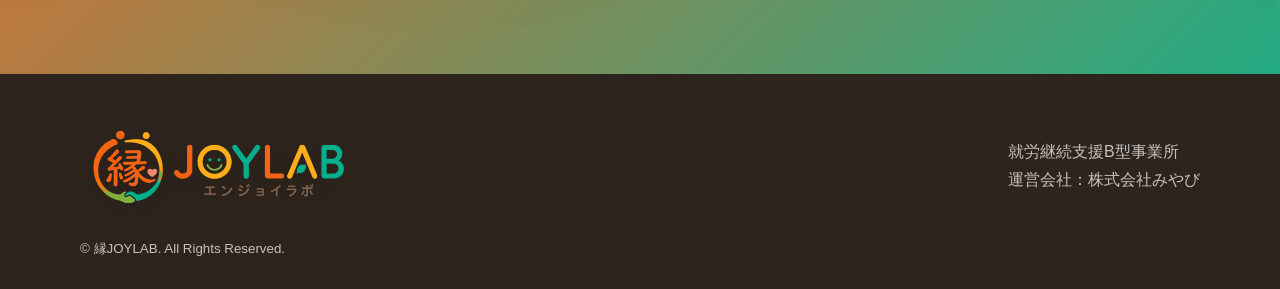
==== commit e0998d17: "電話番号＆作業内容の調整" ====
--- a/index.html
+++ b/index.html
@@ -23,7 +23,7 @@
         <a href="#work">作業内容</a>
         <a href="#flow">利用の流れ</a>
         <a href="#access">アクセス</a>
-        <a class="nav-call" href="tel:0952602818">電話する</a>
+        <a class="nav-call" href="tel:0952603235">電話する</a>
       </nav>
     </header>
 
@@ -37,9 +37,9 @@
             <span class="hero-title-line">あなたらしく地域で働き、</span>
             <span class="hero-title-line">暮らせるように支援します</span>
           </h1>
-          <p class="hero-copy">縁JOYLAB <span>エンジョイラボ</span> は、木製工芸を中心に、クラフト雑貨づくりやアート制作などに取り組む指定就労継続支援B型事業所です。</p>
+          <p class="hero-copy">縁JOYLAB（エンジョイラボ）は、佐賀市の就労継続支援B型事業所です。ものづくりを通して、一人ひとりのペースを大切にした日中活動と就労支援を行います。</p>
           <div class="hero-actions">
-            <a class="button primary" href="tel:0952602818" aria-label="縁JOYLABへ電話で問い合わせる">TEL：0952-60-2818</a>
+            <a class="button primary" href="tel:0952603235" aria-label="縁JOYLABへ電話で問い合わせる">TEL：0952-60-3235</a>
             <a class="button secondary" href="#about">縁JOYLABとは</a>
           </div>
           <dl class="hero-info">
@@ -102,33 +102,25 @@
               <p class="section-kicker">Work</p>
               <h2 id="work-title">作業内容</h2>
             </div>
-            <p>木製工芸をメインに、クラフトやアート、受託作業まで、段階に合わせて取り組める内容を想定しています。</p>
+            <p>クラフトやアートなど制作活動を中心に、清掃やPCを取り扱った作業にも取り組んでいます。</p>
           </div>
           <div class="work-layout">
-            <article class="main-work">
-              <img src="images/work-woodcraft.jpg" alt="木製工芸の作業風景">
-              <div>
-                <p class="tag">Main work</p>
-                <h3>木製工芸</h3>
-                <p>木材の風合いを生かし、磨く、組み立てる、仕上げるなどの工程を通して、手作業の集中と達成感につながる作業です。</p>
-              </div>
-            </article>
             <div class="work-list">
               <article>
-                <img src="images/work-craft.jpg" alt="クラフト雑貨づくりの作業風景">
-                <h3>クラフト雑貨づくり</h3>
-              </article>
-              <article>
-                <img src="images/work-outsourcing.jpg" alt="内職的な受託作業の作業風景">
-                <h3>内職的な受託作業</h3>
+                <img src="images/work-craft.jpg" alt="クラフト作業の作業風景">
+                <h3>クラフト作業</h3>
               </article>
               <article>
                 <img src="images/work-art.jpg" alt="アート制作の作業風景">
                 <h3>アート制作</h3>
               </article>
               <article>
-                <img src="images/work-packaging.jpg" alt="商品の仕上げと包装の作業風景">
-                <h3>商品の仕上げ・包装</h3>
+                <img src="images/work-clean.png" alt="清掃活動の作業風景">
+                <h3>清掃活動</h3>
+              </article>
+              <article>
+                <img src="images/work-pc.png" alt="簡単なデータ入力の作業風景">
+                <h3>簡単なデータ入力</h3>
               </article>
             </div>
           </div>
@@ -144,10 +136,8 @@
             <p>利用にあたっては、お住まいの自治体や相談支援専門員、関係機関と確認しながら手続きを進めます。</p>
           </div>
           <ul class="check-list">
-            <li>自分のペースで作業に取り組みたい方</li>
-            <li>ものづくりや手作業に関心がある方</li>
-            <li>生活リズムや日中活動の場を整えたい方</li>
-            <li>将来の働き方を少しずつ考えたい方</li>
+            <li>知的障がいをお持ちの方</li>
+            <li>精神障がいをお持ちの方</li>
           </ul>
         </div>
       </section>
@@ -175,7 +165,7 @@
                 <tr>
                   <th scope="row"><time>10:00～11:00</time></th>
                   <td>作業</td>
-                  <td>木製工芸やクラフトなど、それぞれの作業に取り組みます。</td>
+                  <td>クラフトやアート、清掃、PC作業など、それぞれの作業に取り組みます。</td>
                 </tr>
                 <tr class="break-row">
                   <th scope="row"><time>11:00～11:10</time></th>
@@ -308,7 +298,11 @@
               </div>
               <div>
                 <dt>TEL</dt>
-                <dd><a href="tel:0952602818">0952-60-2818</a></dd>
+                <dd><a href="tel:0952603235">0952-60-3235</a></dd>
+              </div>
+              <div>
+                <dt>FAX</dt>
+                <dd>0952-60-3236</dd>
               </div>
               <div>
                 <dt>Email</dt>
@@ -335,7 +329,7 @@
           <p class="section-kicker">Contact</p>
           <h2 id="call-title">見学や利用のご相談は、お電話でお問い合わせください。</h2>
           <p>ご家族、支援者、行政関係者、協力会社の方からのご相談も受け付けています。</p>
-          <a class="button primary large" href="tel:0952602818">TEL：0952-60-2818</a>
+          <a class="button primary large" href="tel:0952603235">TEL：0952-60-3235</a>
         </div>
       </section>
     </main>
--- a/styles.css
+++ b/styles.css
@@ -383,9 +383,7 @@
 }
 
 .work-layout {
-  display: grid;
-  grid-template-columns: minmax(0, 1.05fr) minmax(0, 0.95fr);
-  gap: 24px;
+  display: block;
 }
 
 .main-work {
@@ -838,8 +836,19 @@
 
   .schedule-table tbody th {
     width: auto;
-    color: #fff;
-    background: var(--brown);
+    color: var(--brown);
+    background: #fff8e8;
+    border-left: 5px solid var(--orange);
+  }
+
+  .schedule-table .break-row th {
+    background: #f4fffb;
+    border-left-color: var(--green);
+  }
+
+  .schedule-table .lunch-row th {
+    background: #fff8e8;
+    border-left-color: var(--yellow);
   }
 
   .schedule-table tbody td:first-of-type::before {
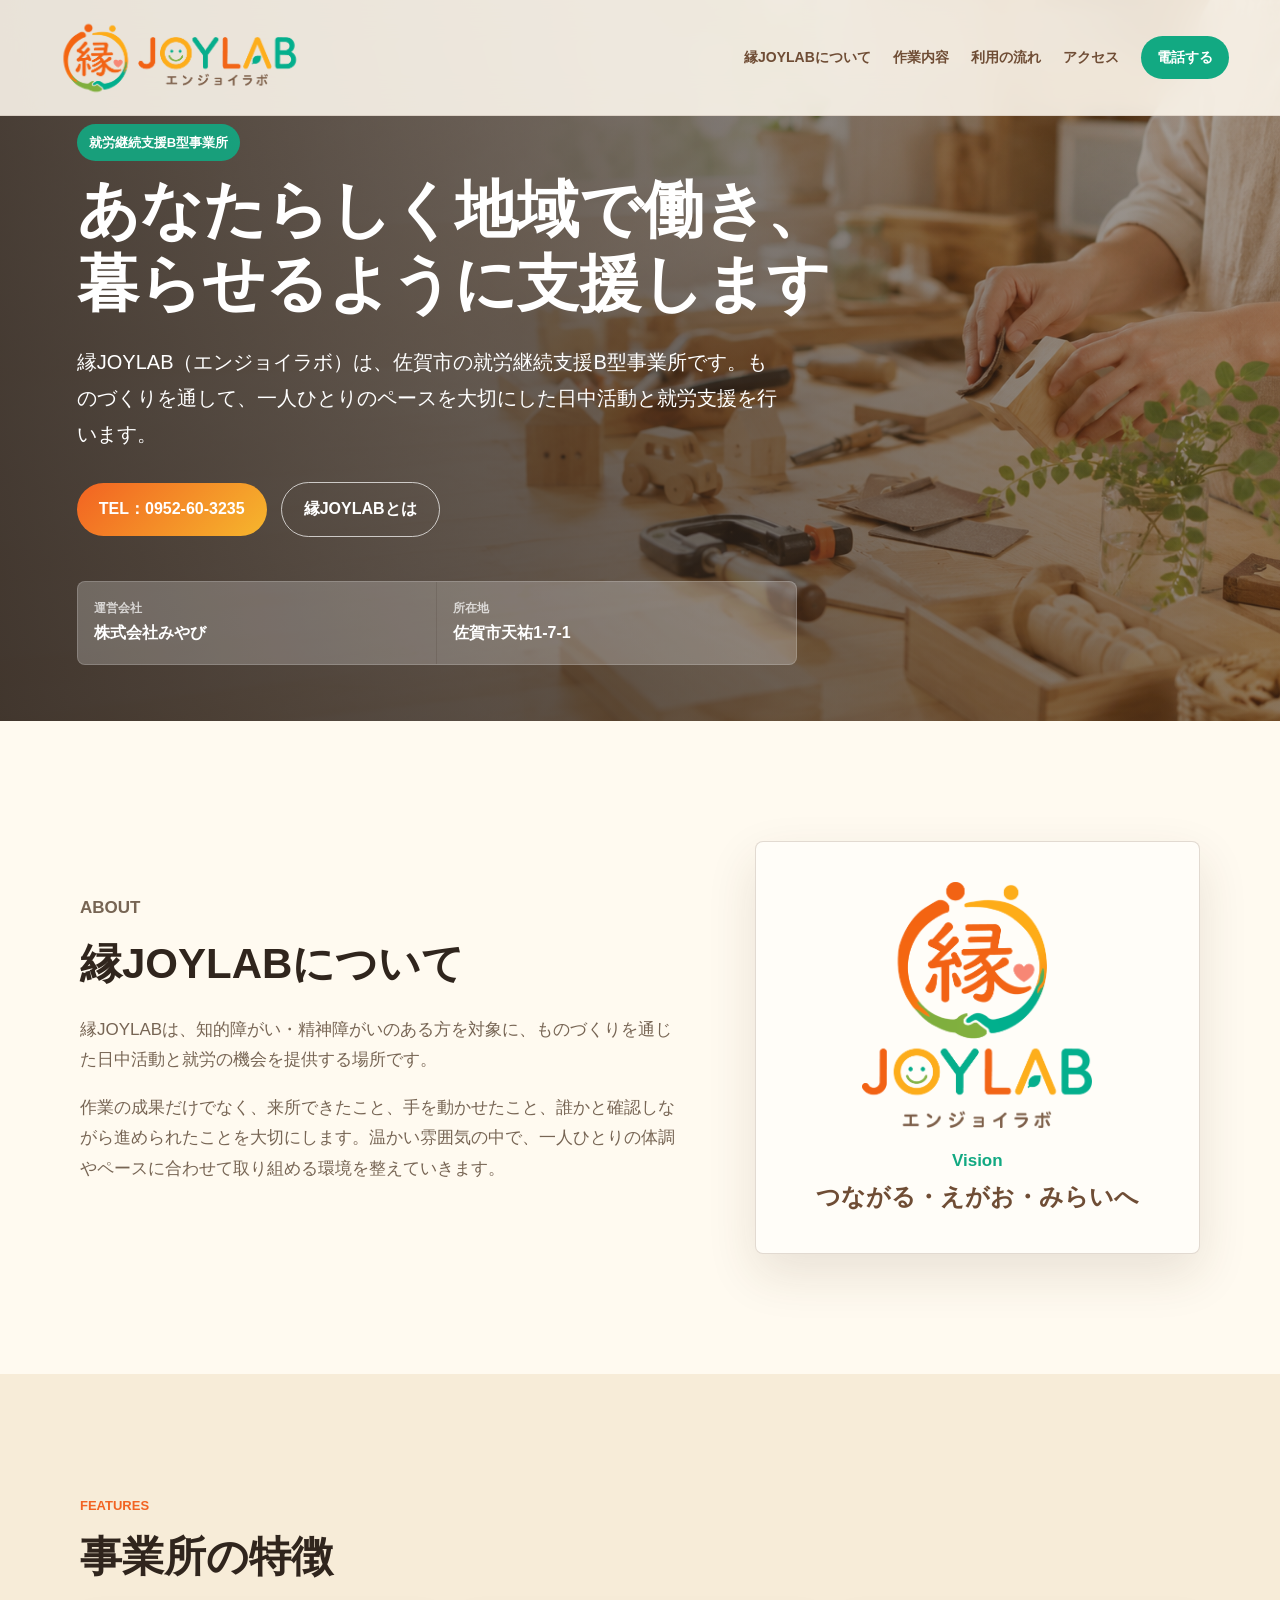
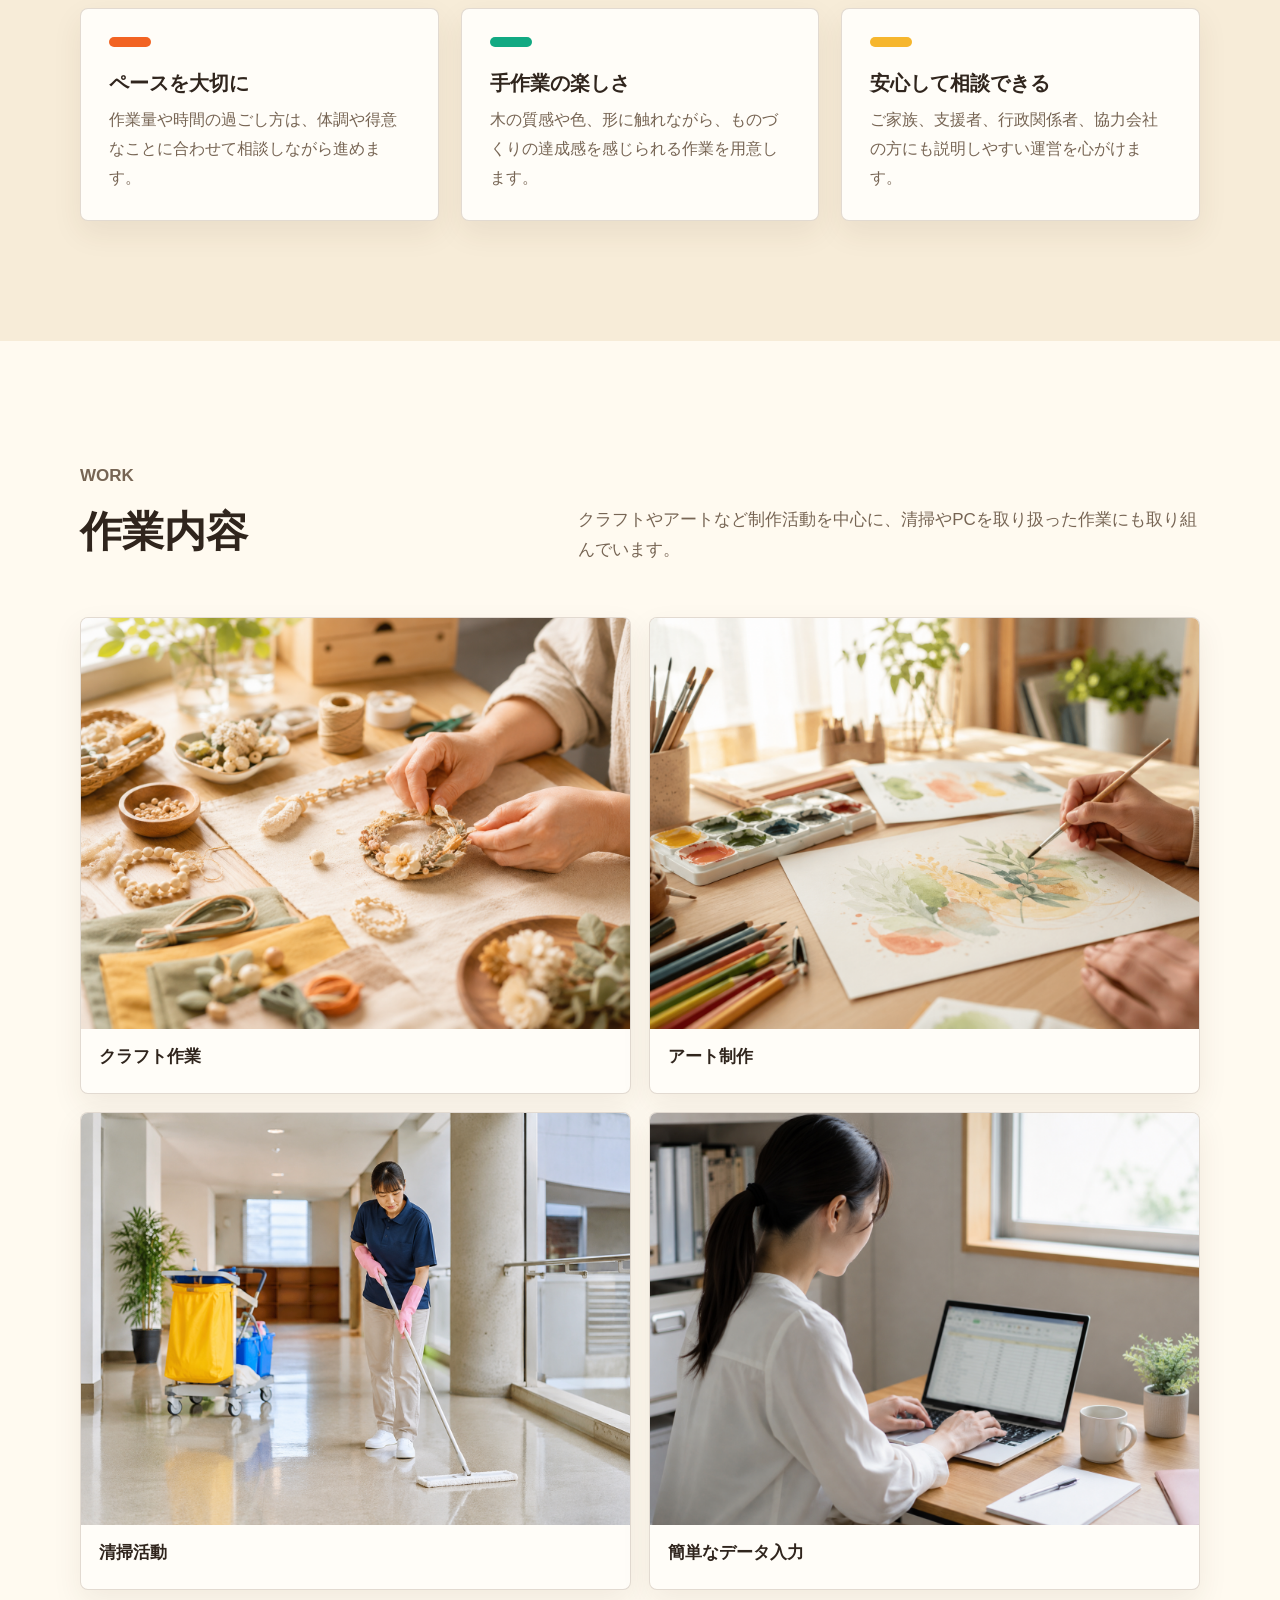
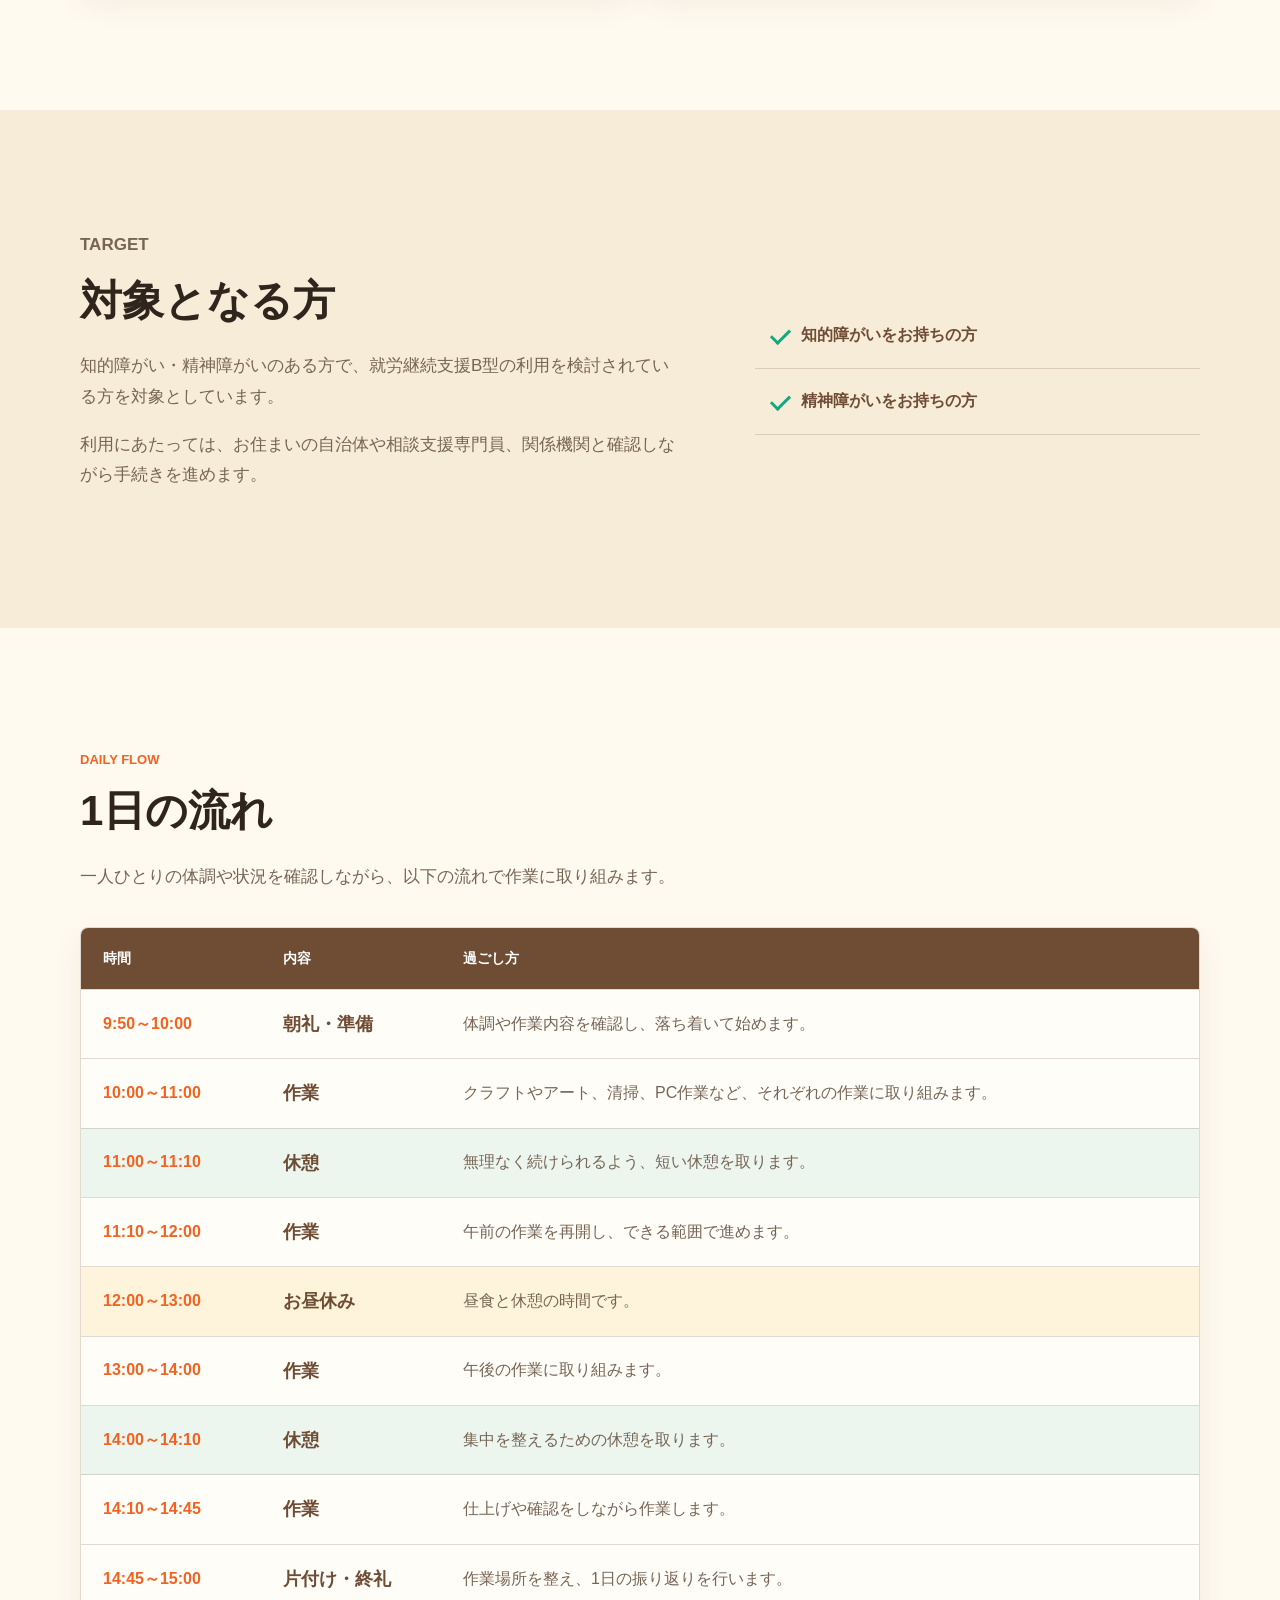
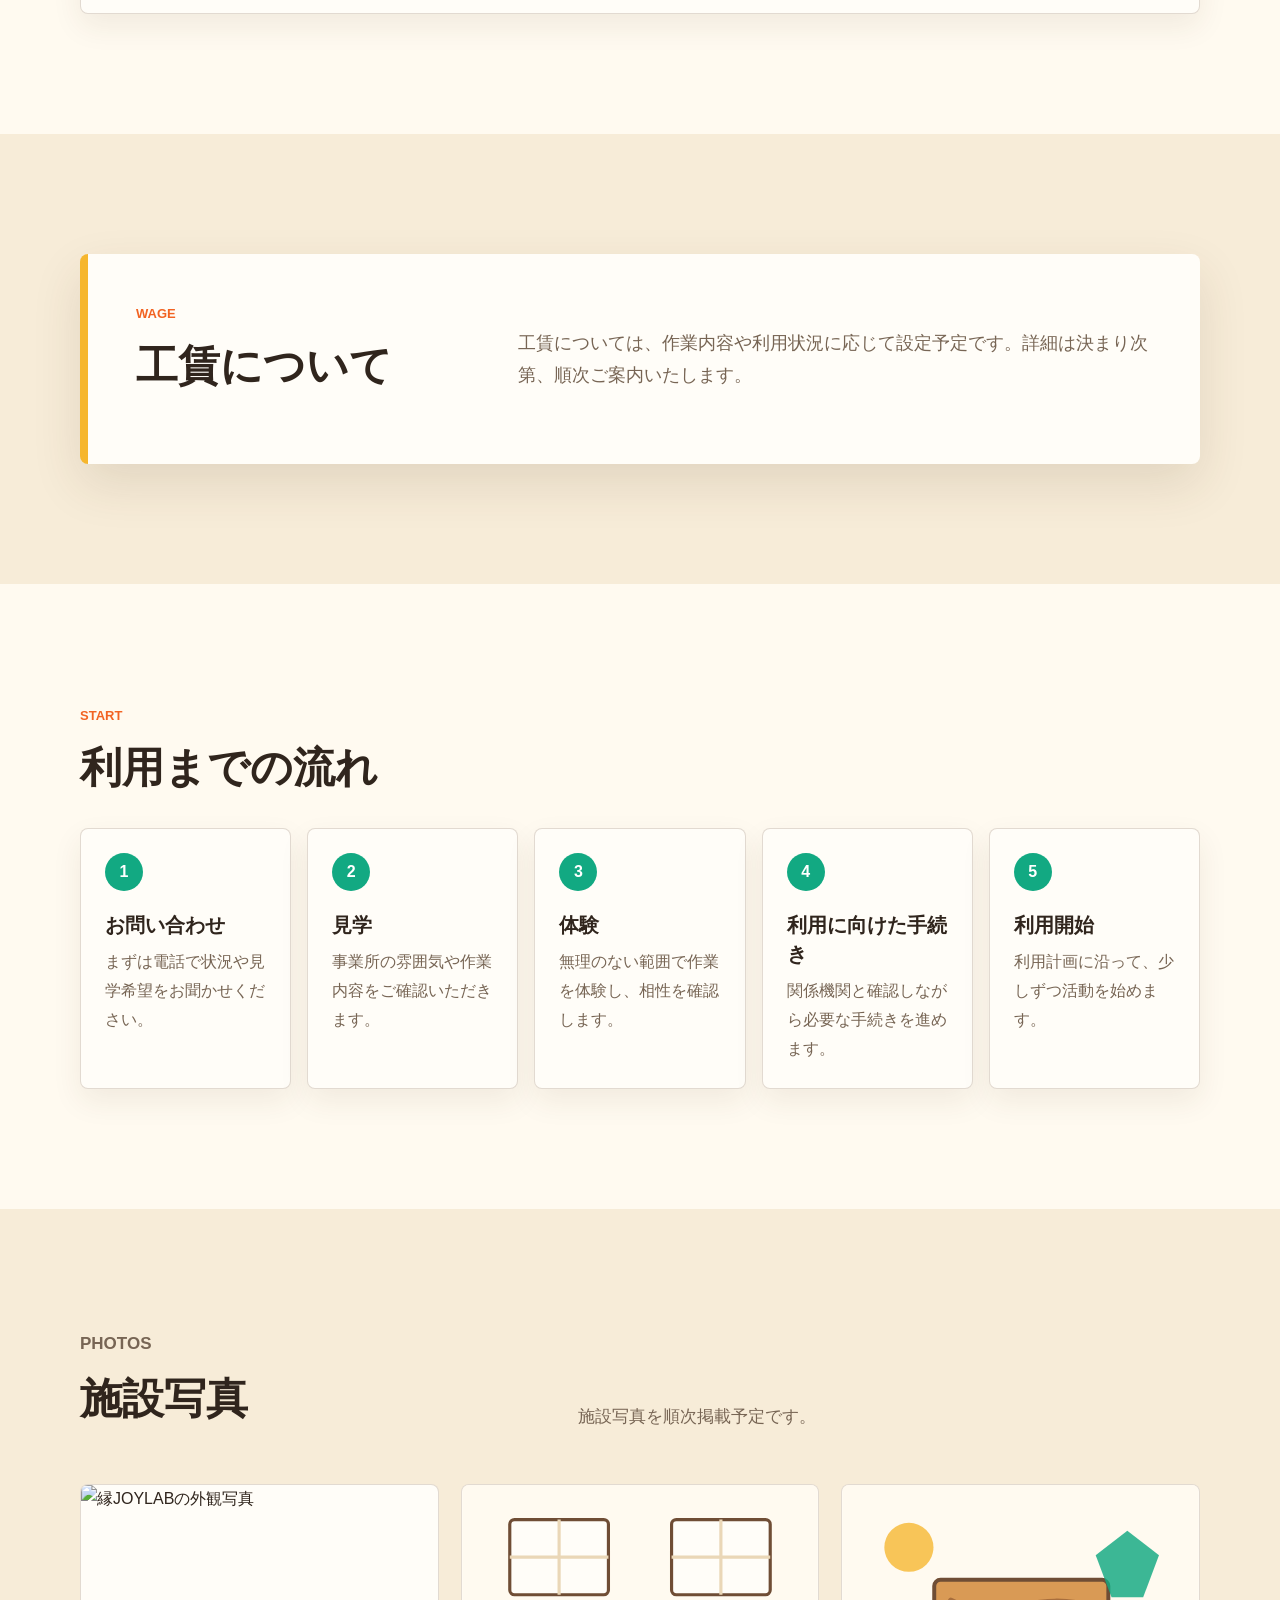
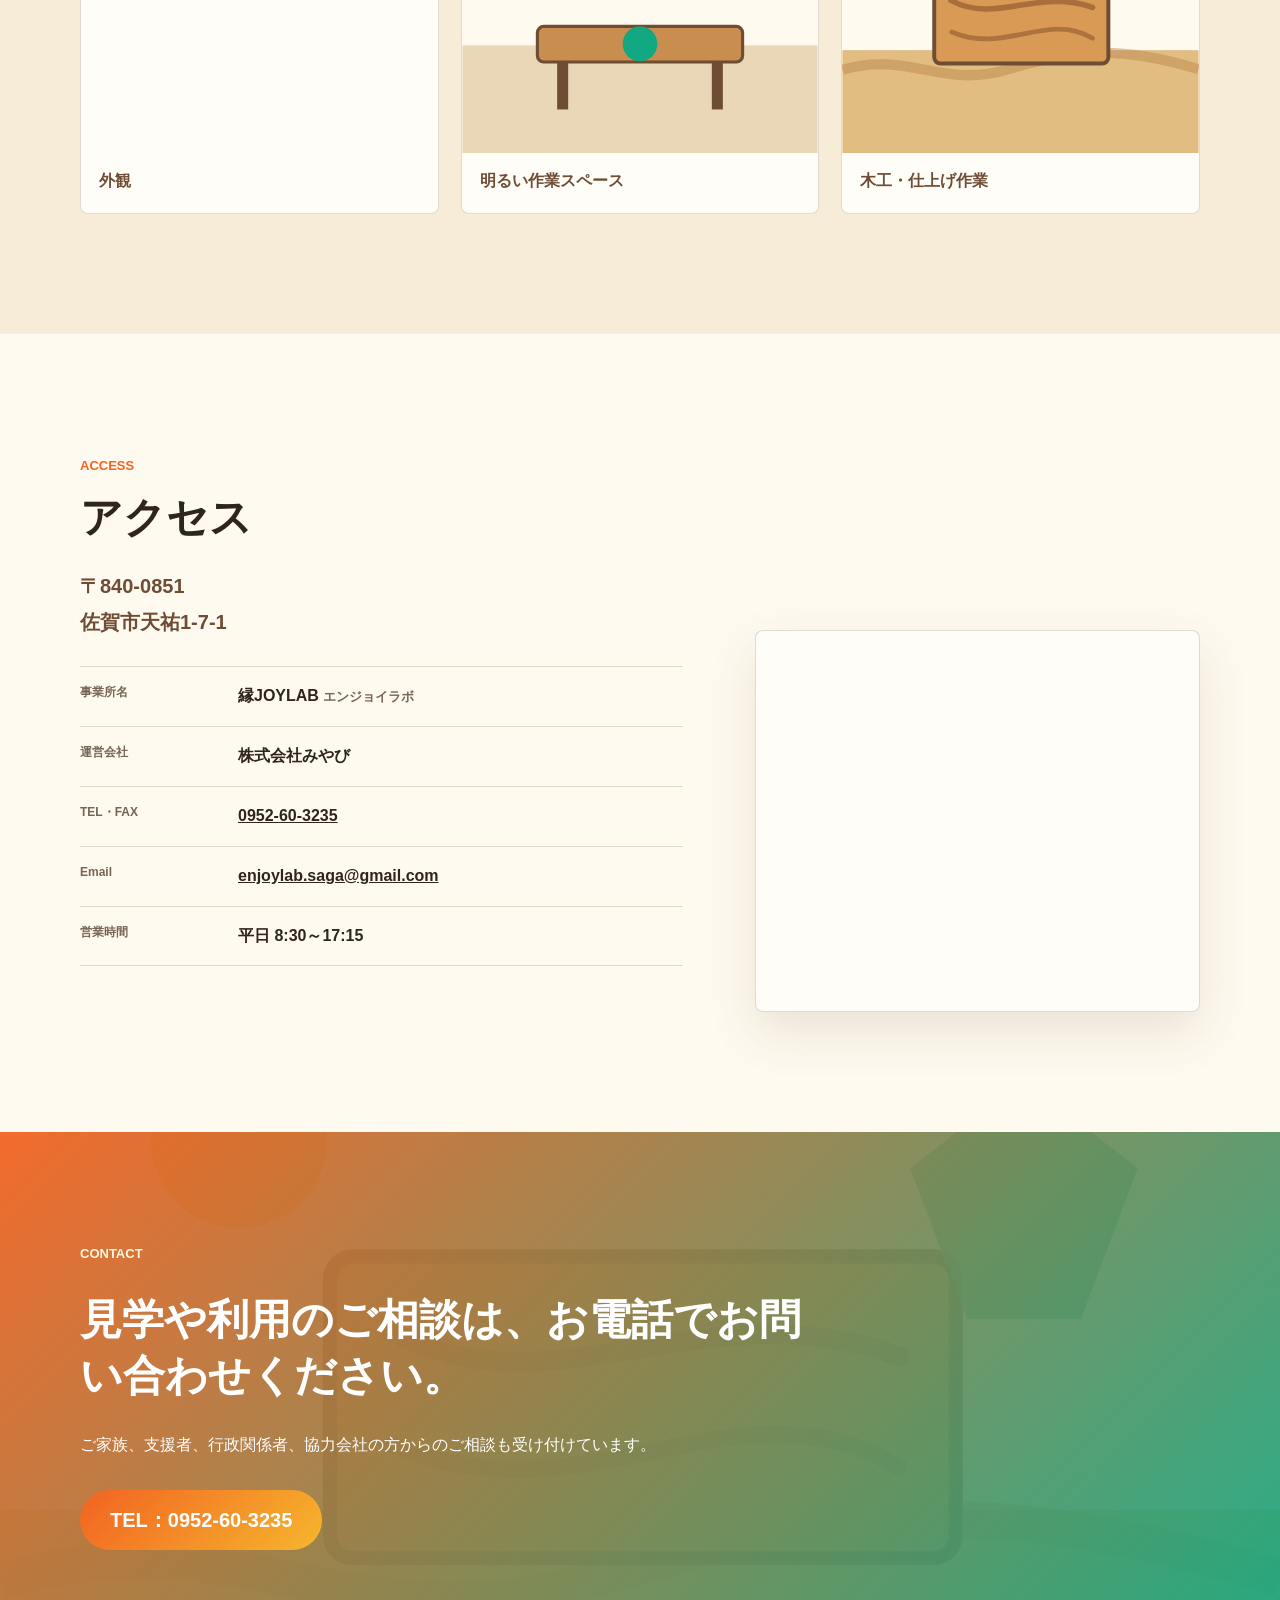
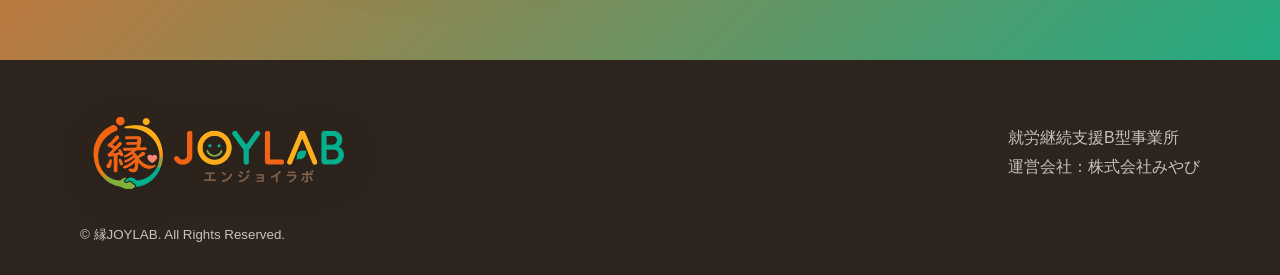
==== commit 0d34f50d: "FAXをTELと統合" ====
--- a/index.html
+++ b/index.html
@@ -297,12 +297,8 @@
                 <dd>株式会社みやび</dd>
               </div>
               <div>
-                <dt>TEL</dt>
+                <dt>TEL・FAX</dt>
                 <dd><a href="tel:0952603235">0952-60-3235</a></dd>
-              </div>
-              <div>
-                <dt>FAX</dt>
-                <dd>0952-60-3236</dd>
               </div>
               <div>
                 <dt>Email</dt>
